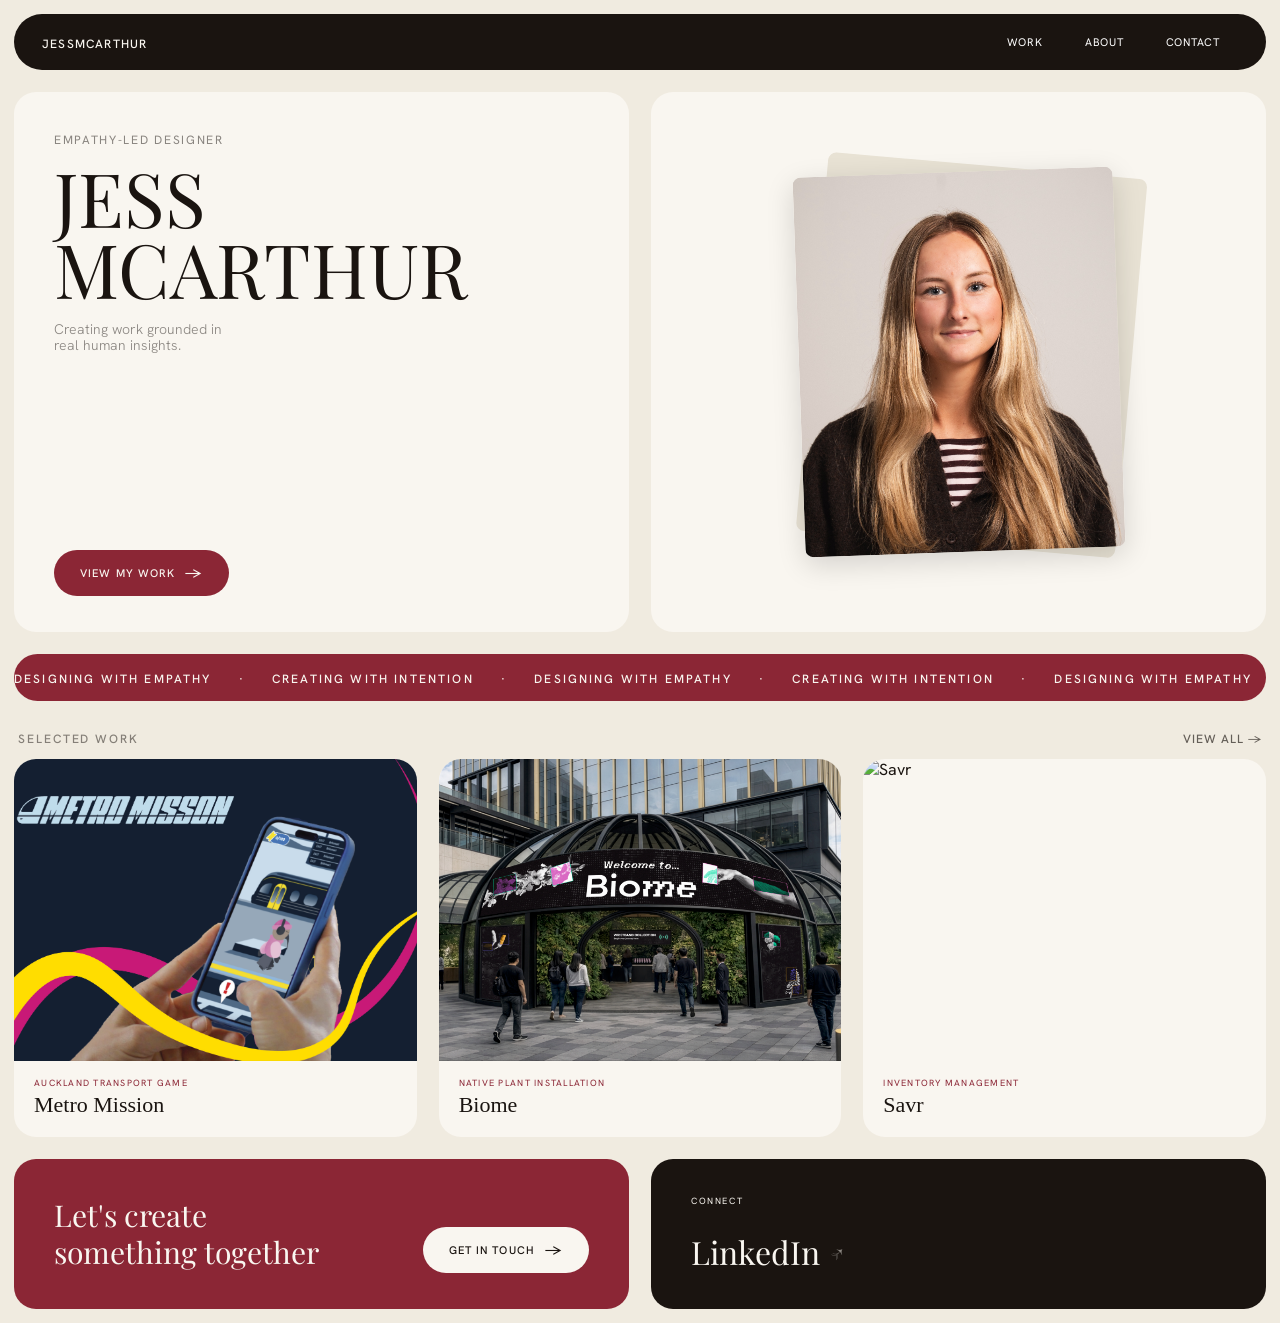
==== index.html @ 193ce13c "case study" ====
<!DOCTYPE html>
<html lang="en">

<head>
  <meta charset="UTF-8" />
  <meta name="viewport" content="width=device-width, initial-scale=1.0" />
  <title>Jess McArthur</title>
  <link rel="preconnect" href="https://fonts.googleapis.com">
  <link rel="preconnect" href="https://fonts.gstatic.com" crossorigin>
  <link href="https://fonts.googleapis.com/css2?family=Hanken+Grotesk:ital,wght@0,100..900;1,100..900&family=Playfair+Display:ital,wght@0,400..900;1,400..900&display=swap" rel="stylesheet">
  <link rel="stylesheet" href="style.css" />
</head>

<body>

  <nav>
    <div class="nav-logo"><a href="index.html">JESSMCARTHUR</a></div>
    <div class="nav-links">
      <a href="work.html">Work</a>
      <a href="about.html">About</a>
      <a href="contact.html">Contact</a>
    </div>
  </nav>

  <!-- HERO -->
  <div class="bento" style="margin-bottom: var(--gap);">

    <div class="hero-text col-1">
      <div>
        <div class="hero-tag">Empathy-led designer</div>
        <h1 class="hero-name">JESS<br>MCARTHUR</h1>
        <p class="hero-sub">Creating work grounded in real human insights.</p>
      </div>
      <a href="#" class="btn">View my work <span class="btn-arrow">→</span></a>
    </div>

    <div class="hero-photo col-1">
      <div class="photo-stack">
        <div class="photo-card back"></div>
        <div class="photo-card front">

          <img src="assets/profile.JPG" alt="Jess McArthur" />
          <img src="assets/profile2.jpeg" alt="Jess McArthur" />
        </div>
      </div>
    </div>

  </div>

  <!-- TICKER -->
  <div class="ticker col-2" style="margin-bottom: var(--gap);">
    <span class="ticker-track">
      Designing with empathy <span class="tdot">·</span>
      Creating with intention <span class="tdot">·</span>
      Designing with empathy <span class="tdot">·</span>
      Creating with intention <span class="tdot">·</span>
      Designing with empathy <span class="tdot">·</span>
      Creating with intention <span class="tdot">·</span>
    </span>
  </div>

  <!-- WORK HEADER -->
  <div class="work-header" style="margin-bottom: 8px;">
    <span class="work-title">Selected work</span>
    <a href="work.html" class="view-all">View all →</a>
  </div>

  <!-- PROJECT CARDS -->
  <div class="projects-grid" style="margin-bottom: var(--gap);">

    <a href="metro.html" class="proj-card">
      <div class="proj-img">
        <img src="assets/metro.png" alt="Metro Mission" />
      </div>
      <div class="proj-body">
        <div class="proj-cat">Auckland Transport Game</div>
        <div class="proj-name">Metro Mission</div>
      </div>
    </a>

    <a href="biome.html" class="proj-card">
      <div class="proj-img">
        <img src="assets/biome.png" alt="Biome" />
      </div>
      <div class="proj-body">
        <div class="proj-cat">Native Plant Installation</div>
        <div class="proj-name">Biome</div>
      </div>
    </a>

    <a href="savr.html" class="proj-card">
      <div class="proj-img">
        <img src="assets/savr.png" alt="Savr" />
      </div>
      <div class="proj-body">
        <div class="proj-cat">Inventory Management</div>
        <div class="proj-name">Savr</div>
      </div>
    </a>

  </div>

  <!-- BOTTOM ROW -->
  <div class="bottom-grid">

    <div class="cta-box">
      <div class="cta-text">Let's create<br>something together</div>
      <a href="#" class="btn btn-outline">Get in touch <span class="btn-arrow">→</span></a>
    </div>

    <div class="connect-box">
      <div class="connect-label">Connect</div>
      <a href="https://linkedin.com" target="_blank" class="connect-link">
        LinkedIn <span class="arrow">↗</span>
      </a>
    </div>

  </div>

</body>

</html>
---- style.css ----
/* ── RESET & BASE ── */
*, *::before, *::after {
  box-sizing: border-box;
  margin: 0;
  padding: 0;
}
 
:root {
  --bg:         #f0ebe0;
  --cream:      #e8e2d4;
  --cream-mid:  #ddd8cc;
  --white:      #f9f6f0;
  --dark:       #1a1410;
  --red:        #8b2635;
  --text:       #1a1410;
  --muted:      rgba(26, 20, 16, 0.5);
  --radius-pill: 40px;
  --radius-card: 22px;
  --gap:        22px;
}
 
html {
  font-size: 16px;
}
 
body {
  font-family: "Hanken Grotesk", sans-serif;
  background: var(--bg);
  color: var(--text);
  min-height: 100vh;
  padding: 14px;
}
 
/* ── NAV ── */
nav {
  background: var(--dark);
  border-radius: var(--radius-pill);
  padding: 14px 28px;
  display: flex;
  justify-content: space-between;
  align-items: center;
  margin-bottom: var(--gap);
}
 
.nav-logo a {
  font-size: 12px;
  font-weight: 500;
  letter-spacing: 0.1em;
  text-transform: uppercase;
  color: var(--white);
  text-decoration: none;
}
 
.nav-links {
  display: flex;
  gap: 6px;
}
 
.nav-links a {
  font-size: 11px;
  letter-spacing: 0.07em;
  text-transform: uppercase;
  color: rgb(255, 255, 255);
  text-decoration: none;
  padding: 7px 18px;
  transition: background 0.2s, color 0.2s;
}
 
.nav-links a:hover {
  color:rgb(178, 178, 178);
}
 
/* ── BENTO GRID ── */
.bento {
  display: grid;
  grid-template-columns: 1fr 1fr;
  gap: var(--gap);
}
 
.col-2 { grid-column: span 2; }
.col-1 { grid-column: span 1; }
 
/* ── HERO TEXT ── */
.hero-text {
  background: var(--white);
  border-radius: var(--radius-card);
  padding: 40px 40px 36px;
  display: flex;
  flex-direction: column;
  justify-content: space-between;
  min-height: 540px;
  animation: fadeUp 0.6s ease forwards 0.1s;
  opacity: 0;
}
 
.hero-tag {
  font-size: 12px;
  letter-spacing: 0.14em;
  text-transform: uppercase;
  color: var(--muted);
  margin-bottom: 14px;
}
 
.hero-name {
  font-family: "Playfair Display", serif;
  font-size: 75px;
  font-weight: 400;
  line-height: 0.95;
  color: var(--dark);
}
 
.hero-sub {
  font-size: 14px;
  color: var(--muted);
  font-weight: 300;
  line-height: 1.2;
  max-width: 190px;
  margin-top: 16px;
}
 
/* ── BUTTON ── */
.btn {
  display: inline-flex;
  align-items: center;
  gap: 10px;
  background: var(--red);
  color: var(--white);
  padding: 13px 26px;
  border-radius: 30px;
  font-size: 11px;
  font-weight: 500;
  letter-spacing: 0.1em;
  text-transform: uppercase;
  text-decoration: none;
  width: fit-content;
  margin-top: 32px;
  transition: opacity 0.2s, transform 0.2s;
}
 
.btn:hover {
  opacity: 0.85;
  transform: translateX(3px);
}
 
.btn-arrow {
  font-size: 15px;
}
 
.btn-outline {
  background: var(--white);
  color: var(--dark);
}
 
.btn-outline:hover {
  opacity: 0.85;
  transform: translateX(3px);
}
 
/* ── HERO PHOTO ── */
.hero-photo {
  background: var(--white);
  border-radius: var(--radius-card);
  display: flex;
  align-items: center;
  justify-content: center;
  min-height: 540px;
  overflow: hidden;
  animation: fadeUp 0.6s ease forwards 0.2s;
  opacity: 0;
}
 
.photo-stack {
  position: relative;
  width: 320px;
  height: 380px;
}
 
.photo-card {
  position: absolute;
  width: 320px;
  height: 380px;
  border-radius: 8px;
  overflow: hidden;
}
 
.photo-card.back {
  transform: rotate(5deg) translate(12px, -8px);
  background: var(--cream);
}
 
.photo-card.front {
  transform: rotate(-2deg);
  box-shadow: 0 8px 28px rgba(0, 0, 0, 0.15);
}
 
.photo-card img {
  width: 100%;
  height: 100%;
  object-fit: cover;
  display: block;
}

.photo-card.front img:not(:first-child),
.photo-card.front .photo-placeholder {
  display: none;
}
 
/* ── TICKER ── */
.ticker {
  background: var(--red);
  border-radius: 50px;
  padding: 13px 0;
  overflow: hidden;
  white-space: nowrap;
  animation: fadeUp 0.5s ease forwards 0.20s;
  opacity: 0;
}
 
.ticker-track {
  display: inline-block;
  animation: ticker-scroll 20s linear infinite;
  font-size: 12px;
  font-weight: 500;
  letter-spacing: 0.18em;
  text-transform: uppercase;
  color: var(--white);
  padding-right: 40px;
}
 
.ticker-track:hover {
  animation-play-state: paused;
}
 
.tdot {
  margin: 0 22px;
}
 
@keyframes ticker-scroll {
  from { transform: translateX(0); }
  to   { transform: translateX(-50%); }
}
 
/* ── WORK HEADER ── */
.work-header {
  display: flex;
  align-items: center;
  justify-content: space-between;
  padding: 8px 4px 4px;
  animation: fadeUp 0.5s ease forwards 0.45s;
  opacity: 0;
}
 
.work-title {
  font-size: 12px;
  font-weight: 500;
  letter-spacing: 0.16em;
  text-transform: uppercase;
  color: var(--muted);
}
 
.view-all {
  font-size: 12px;
  letter-spacing: 0.08em;
  text-transform: uppercase;
  color: var(--text);
  text-decoration: none;
  display: flex;
  align-items: center;
  gap: 6px;
  font-weight: 500;
  opacity: 0.65;
  transition: opacity 0.2s;
}
 
.view-all:hover {
  opacity: 1;
}
 
/* ── PROJECT CARDS ── */
.projects-grid {
  display: grid;
  grid-template-columns: 1fr 1fr 1fr;
  gap: var(--gap);
  animation: fadeUp 0.6s ease forwards 0.5s;
  opacity: 0;
}
 
.proj-card {
  background: var(--white);
  border-radius: var(--radius-card);
  overflow: hidden;
  text-decoration: none;
  color: var(--text);
  display: block;
  transition: transform 0.25s ease, box-shadow 0.25s ease;
}
 
.proj-card:hover {
  transform: translateY(-4px);
  box-shadow: 0 12px 36px rgba(26, 20, 16, 0.1);
}
 
.proj-img {
  width: 100%;
  aspect-ratio: 4 / 3;
  overflow: hidden;
}

.proj-img img {
  width: 100%;
  height: 100%;
  object-fit: cover;
  display: block;
  transition: transform 0.3s ease;
}
 
.proj-body {
  padding: 16px 20px 20px;
}
 
.proj-cat {
  font-size: 9px;
  letter-spacing: 0.14em;
  text-transform: uppercase;
  color: var(--red);
  margin-bottom: 4px;
}
 
.proj-name {
  font-family: 'Cormorant Garamond', 'Georgia', serif;
  font-size: 22px;
  font-weight: 500;
  color: var(--text);
  line-height: 1.1;
}
 
/* ── BOTTOM ROW ── */
.bottom-grid {
  display: grid;
  grid-template-columns: 1fr 1fr;
  gap: var(--gap);
  animation: fadeUp 0.6s ease forwards 0.6s;
  opacity: 0;
}
 
/* CTA BOX */
.cta-box {
  background: var(--red);
  border-radius: var(--radius-card);
  padding: 36px 40px;
  display: flex;
  align-items: center;
  justify-content: space-between;
  gap: 24px;
}
 
.cta-text {
  font-family: "Playfair Display", serif;
  font-size: 30px;
  font-weight: 400;
  color: var(--white);
  line-height: 1.25;
}
 
/* CONNECT BOX */
.connect-box {
  background: var(--dark);
  border-radius: var(--radius-card);
  padding: 36px 40px;
  display: flex;
  flex-direction: column;
  justify-content: space-between;
  gap: 12px;
}
 
.connect-label {
  font-size: 9px;
  letter-spacing: 0.18em;
  text-transform: uppercase;
  color: rgb(249, 246, 240);
}
 
.connect-link {
  font-family: "Playfair Display", serif;
  font-size: 32px;
  font-weight: 400;
  color: var(--white);
  text-decoration: none;
  display: flex;
  align-items: center;
  gap: 10px;
  transition: opacity 0.2s;
}
 
.connect-link:hover {
  opacity: 0.7;
}
 
.connect-link .arrow {
  font-size: 20px;
  opacity: 0.5;
}
 
/* ── ANIMATIONS ── */
@keyframes fadeUp {
  from {
    opacity: 0;
    transform: translateY(16px);
  }
  to {
    opacity: 1;
    transform: translateY(0);
  }
}
 
/* ── RESPONSIVE ── */
@media (max-width: 780px) {
  .bento {
    grid-template-columns: 1fr;
  }
 
  .col-1, .col-2 {
    grid-column: span 1;
  }
 
  .hero-name {
    font-size: 52px;
  }
 
  .hero-text {
    min-height: auto;
    padding: 32px;
  }
 
  .hero-photo {
    min-height: 280px;
  }
 
  .projects-grid {
    grid-template-columns: 1fr;
  }
 
  .bottom-grid {
    grid-template-columns: 1fr;
  }
 
  .cta-box {
    flex-direction: column;
    align-items: flex-start;
  }
}
 
@media (max-width: 480px) {
  body {
    padding: 10px;
  }
 
  nav {
    padding: 12px 18px;
  }
 
  .nav-links a {
    padding: 6px 12px;
    font-size: 10px;
  }
 
  .hero-name {
    font-size: 42px;
  }
 
  .cta-text {
    font-size: 24px;
  }
}

/* =============================================
   WORK PAGE
   ============================================= */

.work-grid {
  display: grid;
  grid-template-columns: 1fr 1fr;
  gap: var(--gap);
  margin-bottom: var(--gap);
}
 
.work-col-right {
  display: flex;
  flex-direction: column;
  gap: var(--gap);
}
 
/* ── BASE WORK CARD ── */
.work-card {
  background: var(--white);
  border-radius: var(--radius-card);
  overflow: hidden;
  text-decoration: none;
  color: var(--text);
  display: flex;
  flex-direction: column;
  transition: transform 0.25s ease, box-shadow 0.25s ease;
  opacity: 0;
  animation: fadeUp 0.6s ease forwards;
}
 
.work-card:hover {
  transform: translateY(-4px);
  box-shadow: 0 12px 36px rgba(26, 20, 16, 0.1);
}
 
/* ── LARGE CARD ── */
.work-card--large {
  height: 100%;
}
 
.work-card--large .work-card__img {
  flex: 1;
  min-height: 260px;
}
 
/* ── SMALL CARD (stacked pair in right column) ── */
.work-card--small .work-card__img {
  height: 180px;
}
 
/* ── IMAGE WRAPPER ── */
.work-card__img {
  width: 100%;
  overflow: hidden;
}
 
.work-card__img img {
  width: 100%;
  height: 100%;
  object-fit: cover;
  display: block;
  transition: transform 0.35s ease;
}
 
/* ── IMAGE-ONLY CARD ── */
.work-card--img-only {
  position: relative;
}
 
.work-card--img-only .work-card__img--full {
  height: 100%;
  min-height: 360px;
}
 
.work-card--img-only .work-card__img--full img {
  height: 100%;
}
 
.work-card--img-only .work-card__body {
  position: absolute;
  bottom: 0;
  left: 0;
  right: 0;
  background: linear-gradient(to top, rgba(26, 20, 16, 0.65) 0%, transparent 100%);
  padding: 32px 20px 20px;
  border-radius: 0 0 var(--radius-card) var(--radius-card);
}
 
.work-card--img-only .work-card__cat {
  color: rgba(249, 246, 240, 0.7);
}
 
.work-card--img-only .work-card__name {
  color: var(--white);
}
 
/* ── CARD BODY ── */
.work-card__body {
  padding: 16px 20px 20px;
}
 
.work-card__cat {
  font-size: 12px;
  letter-spacing: 0.14em;
  text-transform: uppercase;
  color: var(--red);
  margin-bottom: 4px;
}
 
.work-card__name {
  font-family: "Playfair Display", serif;
  font-size: 24px;
  font-weight: 600;
  color: var(--text);
  line-height: 1.1;
}
 
/* ── STAGGERED ENTRY ANIMATIONS ── */
.work-grid > .work-card:first-child          { animation-delay: 0.1s; }
.work-col-right .work-card:nth-child(1)      { animation-delay: 0.2s; }
.work-col-right .work-card:nth-child(2)      { animation-delay: 0.3s; }
.work-grid > .work-card:nth-child(3)         { animation-delay: 0.35s; }
.work-grid > .work-card:nth-child(4)         { animation-delay: 0.45s; }
 
/* ── WORK PAGE RESPONSIVE ── */
@media (max-width: 680px) {
  .work-grid {
    grid-template-columns: 1fr;
  }
 
  .work-card--large .work-card__img {
    min-height: 200px;
  }
 
  .work-card--img-only .work-card__img--full {
    min-height: 220px;
  }
}

/* =============================================
   ABOUT PAGE
   ============================================= */
 
/* ── SECTION LABEL (MY VALUES, FUN FACTS) ── */
.section-label {
  font-size: 12px;
  font-weight: 500;
  letter-spacing: 0.16em;
  text-transform: uppercase;
  color: var(--muted);
  padding: 4px 4px 8px;
  opacity: 0;
  animation: fadeUp 0.5s ease forwards 0.1s;
}
 
/* ── ABOUT HERO: BIO CARD ── */
.about-bio-card {
  background: var(--white);
  border-radius: var(--radius-card);
  padding: 36px 40px 40px;
  display: flex;
  flex-direction: column;
  justify-content: space-between;
  min-height: 380px;
  opacity: 0;
  animation: fadeUp 0.6s ease forwards 0.1s;
}
 
.about-tag {
  font-size: 12px;
  letter-spacing: 0.16em;
  text-transform: uppercase;
  color: var(--muted);
  margin-bottom: 14px;
}
 
.about-script {
  font-family: "Pinyon Script", cursive;
  font-size: 36px;
  color: var(--red);
  line-height: 1.1;
  margin-bottom: 4px;
}
 
.about-heading {
  font-family: "Playfair Display", serif;
  font-size: 52px;
  font-weight: 400;
  line-height: 1.0;
  color: var(--dark);
  margin-bottom: 24px;
}
 
.about-body {
  font-size: 13px;
  color: var(--muted);
  font-weight: 300;
  line-height: 1.75;
  max-width: 420px;
}
 
/* ── ABOUT HERO: PHOTO CARD ── */
.about-photo-card {
  background: var(--cream);
  border-radius: var(--radius-card);
  display: flex;
  align-items: center;
  justify-content: center;
  min-height: 380px;
  overflow: hidden;
  opacity: 0;
  animation: fadeUp 0.6s ease forwards 0.2s;
}
 
/* ── VALUES GRID ── */
.values-grid {
  display: grid;
  grid-template-columns: 1fr 1fr 1fr;
  gap: var(--gap);
  opacity: 0;
  animation: fadeUp 0.6s ease forwards 0.25s;
}
 
.value-card {
  background: var(--dark);
  border-radius: var(--radius-card);
  padding: 28px 28px 32px;
  display: flex;
  flex-direction: column;
  gap: 16px;
  min-height: 180px;
}
 
.value-name {
  font-family: "Playfair Display", serif;
  font-size: 28px;
  font-weight: 400;
  color: var(--white);
  line-height: 1.1;
}
 
.value-desc {
  font-size: 12px;
  color: rgba(249, 246, 240, 0.55);
  font-weight: 300;
  line-height: 1.4;
}
 
/* ── FUN FACTS CARD ── */
.facts-card {
  background: var(--white);
  border-radius: var(--radius-card);
  padding: 32px 40px;
  display: grid;
  grid-template-columns: 1fr auto 1fr auto 1fr;
  align-items: start;
  gap: 0;
  opacity: 0;
  animation: fadeUp 0.6s ease forwards 0.35s;
}
 
.fact-item {
  padding: 0 24px;
  display: flex;
  flex-direction: column;
  gap: 8px;
}
 
.fact-item:first-child {
  padding-left: 0;
}
 
.fact-item:last-child {
  padding-right: 0;
}
 
.fact-emoji {
  font-size: 24px;
  line-height: 1;
  margin-bottom: 4px;
}
 
.fact-title {
  font-size: 10px;
  font-weight: 500;
  letter-spacing: 0.14em;
  text-transform: uppercase;
  color: var(--text);
}
 
.fact-desc {
  font-size: 12px;
  color: var(--muted);
  font-weight: 300;
  line-height: 1.65;
}
 
.fact-divider {
  width: 1px;
  background: var(--cream-mid);
  align-self: stretch;
  margin: 0 8px;
}
 
/* ── LOCATION BOX ── */
.location-name {
  font-family: "Playfair Display", serif;
  font-size: 36px;
  font-weight: 400;
  color: var(--white);
  line-height: 1.1;
  margin-top: 4px;
}
 
.location-sub {
  font-size: 12px;
  color: rgba(249, 246, 240, 0.4);
  margin-top: 4px;
  letter-spacing: 0.04em;
}
 
/* ── ABOUT PAGE RESPONSIVE ── */
@media (max-width: 780px) {
  .values-grid {
    grid-template-columns: 1fr;
  }
 
  .facts-card {
    grid-template-columns: 1fr;
    gap: 24px;
    padding: 28px;
  }
 
  .fact-divider {
    display: none;
  }
 
  .fact-item {
    padding: 0;
  }
 
  .about-heading {
    font-size: 40px;
  }
}
 
@media (max-width: 480px) {
  .about-bio-card {
    padding: 28px;
    min-height: auto;
  }
 
  .about-heading {
    font-size: 34px;
  }
 
  .about-script {
    font-size: 28px;
  }
}

/* =============================================
   CONTACT PAGE
   ============================================= */
 
/* ── MAIN TWO-COLUMN GRID ── */
.contact-grid {
  display: grid;
  grid-template-columns: 1fr 2fr;
  gap: var(--gap);
}
 
/* ── LEFT: CTA CARD ── */
.contact-cta-card {
  background: var(--red);
  border-radius: var(--radius-card);
  padding: 32px 28px 36px;
  display: flex;
  flex-direction: column;
  gap: 16px;
  opacity: 0;
  animation: fadeUp 0.6s ease forwards 0.1s;
}
 
.contact-cta-tag {
  font-size: 12px;
  font-weight: 500;
  letter-spacing: 0.16em;
  text-transform: uppercase;
  color: rgba(249, 246, 240, 0.6);
}
 
.contact-cta-text {
  font-family: "Playfair Display", serif;
  font-size: 30px;
  font-weight: 400;
  color: var(--white);
  line-height: 1.2;
}
 
.contact-cta-sub {
  font-size: 12px;
  color: rgba(249, 246, 240, 0.6);
  font-weight: 300;
  line-height: 1.65;
}
 
/* ── RIGHT: FORM CARD ── */
.contact-form-card {
  background: var(--white);
  border-radius: var(--radius-card);
  padding: 32px 36px 36px;
  opacity: 0;
  animation: fadeUp 0.6s ease forwards 0.2s;
}
 
.contact-form-tag {
  font-size: 12px;
  font-weight: 500;
  letter-spacing: 0.16em;
  text-transform: uppercase;
  color: var(--muted);
  margin-bottom: 24px;
}
 
/* ── FORM ELEMENTS ── */
.contact-form {
  display: flex;
  flex-direction: column;
  gap: 16px;
}
 
.form-row {
  display: grid;
  grid-template-columns: 1fr 1fr;
  gap: 16px;
}
 
.form-group {
  display: flex;
  flex-direction: column;
  gap: 6px;
}
 
.form-label {
  font-size: 12px;
  font-weight: 500;
  letter-spacing: 0.12em;
  text-transform: uppercase;
  color: var(--muted);
}
 
.form-input {
  background: transparent;
  border: 1px solid rgba(26, 20, 16, 0.2);
  border-radius: 30px;
  padding: 11px 18px;
  font-family: "Hanken Grotesk", sans-serif;
  font-size: 13px;
  color: var(--text);
  outline: none;
  width: 100%;
  transition: border-color 0.2s;
}
 
.form-input:focus {
  border-color: var(--dark);
}
 
.form-textarea {
  background: transparent;
  border: 1px solid rgba(26, 20, 16, 0.2);
  border-radius: 18px;
  padding: 14px 18px;
  font-family: "Hanken Grotesk", sans-serif;
  font-size: 13px;
  color: var(--text);
  outline: none;
  width: 100%;
  resize: none;
  line-height: 1.6;
  transition: border-color 0.2s;
}
 
.form-textarea:focus {
  border-color: var(--dark);
}
 
.form-submit {
  background: var(--red);
  color: var(--white);
  border: none;
  border-radius: 30px;
  padding: 14px;
  font-family: "Hanken Grotesk", sans-serif;
  font-size: 12px;
  font-weight: 500;
  letter-spacing: 0.14em;
  text-transform: uppercase;
  cursor: pointer;
  width: 100%;
  transition: opacity 0.2s;
  align-self: flex-end;
}
 
.form-submit:hover {
  opacity: 0.85;
}
 
/* ── FOOTER INFO BAR ── */
.contact-footer {
  background: var(--dark);
  border-radius: var(--radius-card);
  padding: 32px 40px;
  display: grid;
  grid-template-columns: 1fr 1fr 1fr;
  gap: 24px;
  align-items: start;
  opacity: 0;
  animation: fadeUp 0.6s ease forwards 0.3s;
}
 
.contact-footer-label {
  font-size: 9px;
  font-weight: 500;
  letter-spacing: 0.16em;
  text-transform: uppercase;
  color: rgba(249, 246, 240, 0.4);
  margin-bottom: 10px;
}
 
.contact-footer-val {
  font-size: 13px;
  color: rgba(249, 246, 240, 0.75);
  font-weight: 300;
  line-height: 1.5;
}
 
.contact-footer-link {
  text-decoration: none;
  transition: color 0.2s;
}
 
.contact-footer-link:hover {
  color: var(--white);
}
 
/* Social pills */
.contact-footer-socials {
  display: flex;
  gap: 8px;
  flex-wrap: wrap;
}
 
.social-pill {
  display: inline-flex;
  align-items: center;
  gap: 6px;
  background: rgba(249, 246, 240, 0.08);
  color: rgba(249, 246, 240, 0.75);
  border: 1px solid rgba(249, 246, 240, 0.15);
  border-radius: 30px;
  padding: 7px 16px;
  font-size: 11px;
  font-weight: 400;
  text-decoration: none;
  transition: background 0.2s, color 0.2s;
}
 
.social-pill:hover {
  background: rgba(249, 246, 240, 0.15);
  color: var(--white);
}
 
.social-pill span {
  font-size: 13px;
  opacity: 0.6;
}
 
/* ── CONTACT PAGE RESPONSIVE ── */
@media (max-width: 780px) {
  .contact-grid {
    grid-template-columns: 1fr;
  }
 
  .contact-footer {
    grid-template-columns: 1fr;
    gap: 28px;
    padding: 28px;
  }
}
 
@media (max-width: 480px) {
  .form-row {
    grid-template-columns: 1fr;
  }
 
  .contact-form-card {
    padding: 24px;
  }
 
  .contact-cta-card {
    padding: 24px;
  }
}

/* =============================================
   CASE STUDY PAGE
   ============================================= */
 
/* ── HERO ── */
.cs-hero {
  display: grid;
  grid-template-columns: 1fr 1.6fr;
  gap: var(--gap);
  opacity: 0;
  animation: fadeUp 0.6s ease forwards 0.1s;
}
 
.cs-hero-left {
  background: var(--white);
  border-radius: var(--radius-card);
  padding: 32px 32px 36px;
  display: flex;
  flex-direction: column;
  gap: 0;
}
 
.cs-tag {
  font-size: 12px;
  font-weight: 500;
  letter-spacing: 0.16em;
  text-transform: uppercase;
  color: var(--red);
  margin-bottom: 10px;
}
 
.cs-title {
  font-family: 'Cormorant Garamond', 'Georgia', serif;
  font-size: 42px;
  font-weight: 400;
  line-height: 1.05;
  color: var(--dark);
  margin-bottom: 8px;
}
 
.cs-subtitle {
  font-size: 12px;
  color: var(--muted);
  font-weight: 300;
  line-height: 1.6;
  margin-bottom: 16px;
}
 
.cs-badge {
  display: inline-block;
  background: var(--red);
  color: var(--white);
  font-size: 10px;
  font-weight: 500;
  letter-spacing: 0.12em;
  text-transform: uppercase;
  padding: 6px 14px;
  border-radius: 30px;
  width: fit-content;
  margin-bottom: 28px;
}
 
.cs-role {
  margin-top: auto;
}
 
.cs-role-label {
  font-size: 12px;
  font-weight: 500;
  letter-spacing: 0.16em;
  text-transform: uppercase;
  color: var(--muted);
  margin-bottom: 8px;
}
 
.cs-role-list {
  list-style: none;
  display: flex;
  flex-direction: column;
  gap: 4px;
}
 
.cs-role-list li {
  font-size: 12px;
  font-weight: 400;
  color: var(--dark);
  line-height: 1.5;
}
 
.cs-hero-right {
  border-radius: var(--radius-card);
  overflow: hidden;
  background: #151a2e;
  min-height: 320px;
}
 
.cs-hero-right img {
  width: 100%;
  height: 100%;
  object-fit: cover;
  display: block;
}
 
/* ── TWO COLUMN: BRIEF + PROBLEM ── */
.cs-two-col {
  display: grid;
  grid-template-columns: 1fr 1fr;
  gap: var(--gap);
  opacity: 0;
  animation: fadeUp 0.6s ease forwards 0.2s;
}
 
/* ── BASE CARD ── */
.cs-card {
  border-radius: var(--radius-card);
  padding: 32px 32px 36px;
}
 
.cs-card--light {
  background: var(--white);
}
 
.cs-card--red {
  background: var(--red);
}
 
.cs-section-label {
  font-size: 12px;
  font-weight: 500;
  letter-spacing: 0.16em;
  text-transform: uppercase;
  color: var(--red);
  margin-bottom: 12px;
}
 
.cs-section-label--light {
  color: rgba(249, 246, 240, 0.5);
}
 
.cs-card-heading {
  font-family: 'Cormorant Garamond', 'Georgia', serif;
  font-size: 30px;
  font-weight: 400;
  line-height: 1.1;
  color: var(--dark);
  margin-bottom: 14px;
}
 
.cs-card-heading--light {
  color: var(--white);
}
 
.cs-card-body {
  font-size: 13px;
  color: var(--muted);
  font-weight: 300;
  line-height: 1.75;
}
 
.cs-card-body--light {
  color: rgba(249, 246, 240, 0.65);
}
 
/* Red card text overrides */
.cs-card--red .cs-section-label {
  color: rgba(249, 246, 240, 0.6);
}
 
.cs-card--red .cs-card-heading {
  color: var(--white);
}
 
.cs-card--red .cs-card-body {
  color: rgba(249, 246, 240, 0.75);
}
 
/* ── PROCESS ── */
.cs-process {
  background: var(--dark);
  border-radius: var(--radius-card);
  padding: 36px 36px 32px;
  display: grid;
  grid-template-columns: 1fr 1fr;
  gap: 32px;
  opacity: 0;
  animation: fadeUp 0.6s ease forwards 0.25s;
}
 
.cs-process-left {
  display: flex;
  flex-direction: column;
}
 
.cs-process-caption {
  font-size: 10px;
  color: rgba(249, 246, 240, 0.3);
  font-style: italic;
  margin-top: 20px;
  letter-spacing: 0.03em;
}
 
.cs-process-right {
  display: flex;
  flex-direction: column;
  gap: 12px;
}
 
.cs-process-img {
  width: 100%;
  border-radius: 14px;
  object-fit: cover;
  max-height: 200px;
  display: block;
}
 
.cs-process-screens {
  display: grid;
  grid-template-columns: 1fr 1fr 1fr;
  gap: 8px;
}
 
.cs-process-screens img {
  width: 100%;
  border-radius: 10px;
  object-fit: cover;
  aspect-ratio: 4/3;
  background: #2a2a2a;
  display: block;
}
 
/* ── OUTCOME ── */
.cs-outcome {
  display: grid;
  grid-template-columns: 1fr 1fr;
  gap: var(--gap);
  opacity: 0;
  animation: fadeUp 0.6s ease forwards 0.3s;
}
 
.cs-outcome-text {
  background: var(--white);
  border-radius: var(--radius-card);
  padding: 32px 32px 36px;
  display: flex;
  flex-direction: column;
}
 
.cs-outcome-images {
  display: grid;
  grid-template-columns: 1fr 1fr;
  gap: 10px;
  margin-top: 24px;
}
 
.cs-outcome-images img {
  width: 100%;
  border-radius: 14px;
  object-fit: cover;
  aspect-ratio: 4/3;
  display: block;
  background: var(--cream);
}
 
.cs-outcome-hero {
  border-radius: var(--radius-card);
  overflow: hidden;
}

.cs-outcome-hero video {
  width: 100%;
  height: 100%;
  object-fit: cover;
  display: block;
  min-height: 100px;
  border-radius: var(--radius-card);
}
 
/* ── BOTTOM NAVIGATION ── */
.cs-nav-bottom {
  background: var(--dark);
  border-radius: var(--radius-card);
  padding: 24px 36px;
  display: flex;
  justify-content: space-between;
  align-items: center;
  opacity: 0;
  animation: fadeUp 0.6s ease forwards 0.35s;
}
 
.cs-nav-link {
  display: flex;
  align-items: center;
  gap: 12px;
  font-size: 13px;
  font-weight: 400;
  color: rgba(249, 246, 240, 0.75);
  text-decoration: none;
  transition: color 0.2s;
}
 
.cs-nav-link:hover {
  color: var(--white);
}
 
.cs-nav-arrow {
  font-size: 18px;
  color: rgba(249, 246, 240, 0.4);
}
 
/* ── CASE STUDY RESPONSIVE ── */
@media (max-width: 780px) {
  .cs-hero {
    grid-template-columns: 1fr;
  }
 
  .cs-hero-right {
    min-height: 220px;
  }
 
  .cs-two-col {
    grid-template-columns: 1fr;
  }
 
  .cs-process {
    grid-template-columns: 1fr;
    gap: 24px;
    padding: 28px;
  }
 
  .cs-outcome {
    grid-template-columns: 1fr;
  }
 
  .cs-outcome-hero img {
    min-height: 220px;
  }
}
 
@media (max-width: 480px) {
  .cs-title {
    font-size: 34px;
  }
 
  .cs-process-screens {
    grid-template-columns: 1fr 1fr;
  }
 
  .cs-outcome-images {
    grid-template-columns: 1fr;
  }
 
  .cs-nav-bottom {
    padding: 20px 24px;
  }
}
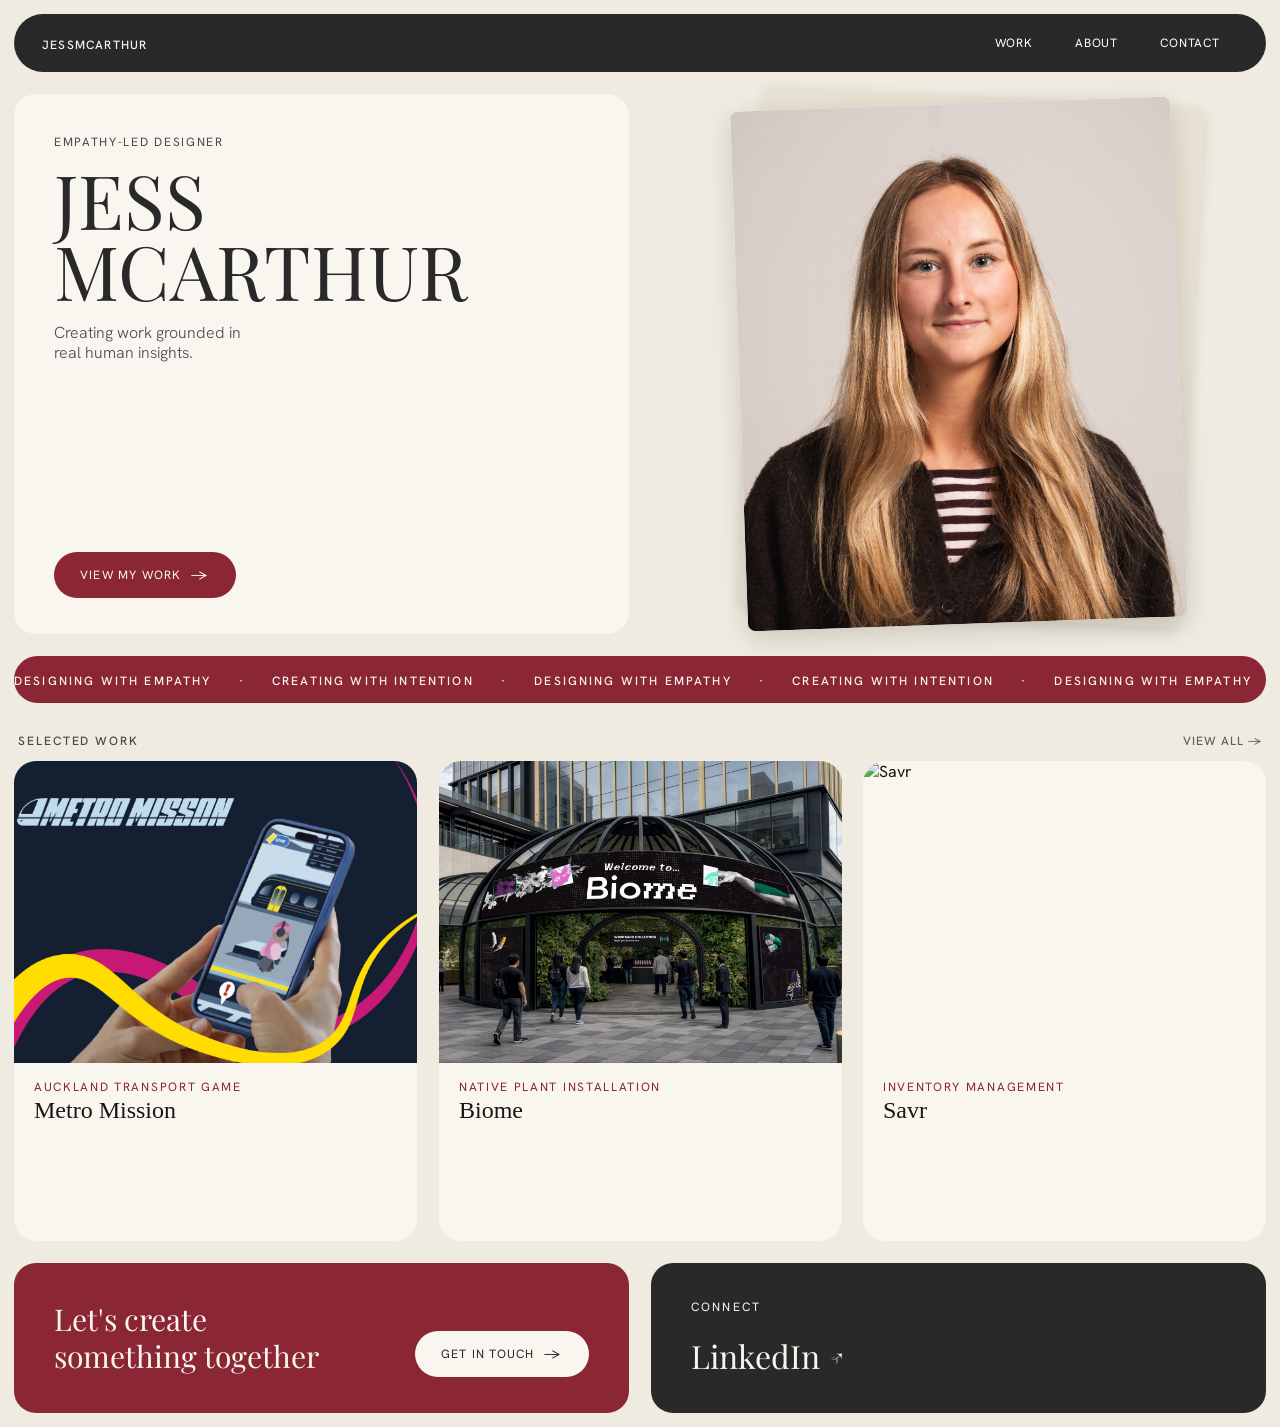
==== commit eea901dd: "Feedback updates Updates after WIP feedback from Simon" ====
--- a/index.html
+++ b/index.html
@@ -5,9 +5,12 @@
   <meta charset="UTF-8" />
   <meta name="viewport" content="width=device-width, initial-scale=1.0" />
   <title>Jess McArthur</title>
+  <link rel="icon" type="image/png" href="assets/favicon.png">
   <link rel="preconnect" href="https://fonts.googleapis.com">
   <link rel="preconnect" href="https://fonts.gstatic.com" crossorigin>
-  <link href="https://fonts.googleapis.com/css2?family=Hanken+Grotesk:ital,wght@0,100..900;1,100..900&family=Playfair+Display:ital,wght@0,400..900;1,400..900&display=swap" rel="stylesheet">
+  <link
+    href="https://fonts.googleapis.com/css2?family=Hanken+Grotesk:ital,wght@0,100..900;1,100..900&family=Playfair+Display:ital,wght@0,400..900;1,400..900&display=swap"
+    rel="stylesheet">
   <link rel="stylesheet" href="style.css" />
 </head>
 
@@ -31,7 +34,7 @@
         <h1 class="hero-name">JESS<br>MCARTHUR</h1>
         <p class="hero-sub">Creating work grounded in real human insights.</p>
       </div>
-      <a href="#" class="btn">View my work <span class="btn-arrow">→</span></a>
+      <a href="work.html" class="btn">View my work <span class="btn-arrow">→</span></a>
     </div>
 
     <div class="hero-photo col-1">
@@ -105,12 +108,12 @@
 
     <div class="cta-box">
       <div class="cta-text">Let's create<br>something together</div>
-      <a href="#" class="btn btn-outline">Get in touch <span class="btn-arrow">→</span></a>
+      <a href="contact.html" class="btn btn-outline">Get in touch <span class="btn-arrow">→</span></a>
     </div>
 
     <div class="connect-box">
       <div class="connect-label">Connect</div>
-      <a href="https://linkedin.com" target="_blank" class="connect-link">
+      <a href="https://www.linkedin.com/in/jess-mcarthur-79a7a12aa" target="_blank" class="connect-link">
         LinkedIn <span class="arrow">↗</span>
       </a>
     </div>
--- a/style.css
+++ b/style.css
@@ -1,36 +1,48 @@
 /* ── RESET & BASE ── */
-*, *::before, *::after {
+*,
+*::before,
+*::after {
   box-sizing: border-box;
   margin: 0;
   padding: 0;
-}
- 
+  -webkit-font-smoothing: antialiased;
+}
+
+.proj-card,
+.work-card,
+.btn {
+  will-change: transform;
+}
+
 :root {
-  --bg:         #f0ebe0;
-  --cream:      #e8e2d4;
-  --cream-mid:  #ddd8cc;
-  --white:      #f9f6f0;
-  --dark:       #1a1410;
-  --red:        #8b2635;
-  --text:       #1a1410;
-  --muted:      rgba(26, 20, 16, 0.5);
+  --bg: #f0ebe0;
+  --cream: #e8e2d4;
+  --cream-mid: #ddd8cc;
+  --white: #f9f6f0;
+  --off-white: rgb(200, 200, 200);
+  --dark: #292929;
+  --red: #8b2635;
+  --text: #1a1410;
+  --muted: rgba(51, 51, 51, 0.885);
   --radius-pill: 40px;
   --radius-card: 22px;
-  --gap:        22px;
-}
- 
+  --gap: 22px;
+}
+
 html {
   font-size: 16px;
 }
- 
+
 body {
   font-family: "Hanken Grotesk", sans-serif;
   background: var(--bg);
   color: var(--text);
   min-height: 100vh;
   padding: 14px;
-}
- 
+  justify-content: center;
+  align-items: center;
+}
+
 /* ── NAV ── */
 nav {
   background: var(--dark);
@@ -41,7 +53,7 @@
   align-items: center;
   margin-bottom: var(--gap);
 }
- 
+
 .nav-logo a {
   font-size: 12px;
   font-weight: 500;
@@ -50,14 +62,14 @@
   color: var(--white);
   text-decoration: none;
 }
- 
+
 .nav-links {
   display: flex;
   gap: 6px;
 }
- 
+
 .nav-links a {
-  font-size: 11px;
+  font-size: 12px;
   letter-spacing: 0.07em;
   text-transform: uppercase;
   color: rgb(255, 255, 255);
@@ -65,21 +77,26 @@
   padding: 7px 18px;
   transition: background 0.2s, color 0.2s;
 }
- 
+
 .nav-links a:hover {
-  color:rgb(178, 178, 178);
-}
- 
+  color: rgb(178, 178, 178);
+}
+
 /* ── BENTO GRID ── */
 .bento {
   display: grid;
   grid-template-columns: 1fr 1fr;
   gap: var(--gap);
 }
- 
-.col-2 { grid-column: span 2; }
-.col-1 { grid-column: span 1; }
- 
+
+.col-2 {
+  grid-column: span 2;
+}
+
+.col-1 {
+  grid-column: span 1;
+}
+
 /* ── HERO TEXT ── */
 .hero-text {
   background: var(--white);
@@ -92,7 +109,7 @@
   animation: fadeUp 0.6s ease forwards 0.1s;
   opacity: 0;
 }
- 
+
 .hero-tag {
   font-size: 12px;
   letter-spacing: 0.14em;
@@ -100,7 +117,7 @@
   color: var(--muted);
   margin-bottom: 14px;
 }
- 
+
 .hero-name {
   font-family: "Playfair Display", serif;
   font-size: 75px;
@@ -108,16 +125,16 @@
   line-height: 0.95;
   color: var(--dark);
 }
- 
+
 .hero-sub {
-  font-size: 14px;
+  font-size: 16px;
   color: var(--muted);
   font-weight: 300;
-  line-height: 1.2;
+  line-height: 1.3;
   max-width: 190px;
   margin-top: 16px;
 }
- 
+
 /* ── BUTTON ── */
 .btn {
   display: inline-flex;
@@ -127,8 +144,8 @@
   color: var(--white);
   padding: 13px 26px;
   border-radius: 30px;
-  font-size: 11px;
-  font-weight: 500;
+  font-size: 12px;
+  font-weight: 400;
   letter-spacing: 0.1em;
   text-transform: uppercase;
   text-decoration: none;
@@ -136,64 +153,73 @@
   margin-top: 32px;
   transition: opacity 0.2s, transform 0.2s;
 }
- 
+
 .btn:hover {
   opacity: 0.85;
   transform: translateX(3px);
 }
- 
+
 .btn-arrow {
   font-size: 15px;
 }
- 
+
 .btn-outline {
+  font-size: 12px;
   background: var(--white);
   color: var(--dark);
 }
- 
+
 .btn-outline:hover {
   opacity: 0.85;
   transform: translateX(3px);
 }
- 
+
 /* ── HERO PHOTO ── */
 .hero-photo {
-  background: var(--white);
-  border-radius: var(--radius-card);
+  background: transparent;
+  border-radius: 0;
   display: flex;
   align-items: center;
   justify-content: center;
   min-height: 540px;
-  overflow: hidden;
+  overflow: visible;
   animation: fadeUp 0.6s ease forwards 0.2s;
   opacity: 0;
 }
- 
+
 .photo-stack {
   position: relative;
-  width: 320px;
-  height: 380px;
-}
- 
+  width: 440px;
+  height: 520px;
+  transform: rotate(-2deg);
+}
+
 .photo-card {
   position: absolute;
-  width: 320px;
-  height: 380px;
+  top: 0;
+  left: 0;
+  width: 100%;
+  height: 100%;
   border-radius: 8px;
   overflow: hidden;
 }
- 
+
 .photo-card.back {
   transform: rotate(5deg) translate(12px, -8px);
-  background: var(--cream);
-}
- 
+  background: var(--cream, #f5f5dc);
+  box-shadow: 0 4px 15px rgba(0, 0, 0, 0.1);
+  z-index: 1;
+}
+
 .photo-card.front {
-  transform: rotate(-2deg);
   box-shadow: 0 8px 28px rgba(0, 0, 0, 0.15);
-}
- 
-.photo-card img {
+  z-index: 2;
+}
+
+.photo-card.front img {
+  position: absolute;
+  top: 0;
+  left: 0;
   width: 100%;
   height: 100%;
   object-fit: cover;
@@ -204,7 +230,7 @@
 .photo-card.front .photo-placeholder {
   display: none;
 }
- 
+
 /* ── TICKER ── */
 .ticker {
   background: var(--red);
@@ -215,7 +241,7 @@
   animation: fadeUp 0.5s ease forwards 0.20s;
   opacity: 0;
 }
- 
+
 .ticker-track {
   display: inline-block;
   animation: ticker-scroll 20s linear infinite;
@@ -226,20 +252,25 @@
   color: var(--white);
   padding-right: 40px;
 }
- 
+
 .ticker-track:hover {
   animation-play-state: paused;
 }
- 
+
 .tdot {
   margin: 0 22px;
 }
- 
+
 @keyframes ticker-scroll {
-  from { transform: translateX(0); }
-  to   { transform: translateX(-50%); }
-}
- 
+  from {
+    transform: translateX(0);
+  }
+
+  to {
+    transform: translateX(-50%);
+  }
+}
+
 /* ── WORK HEADER ── */
 .work-header {
   display: flex;
@@ -249,7 +280,7 @@
   animation: fadeUp 0.5s ease forwards 0.45s;
   opacity: 0;
 }
- 
+
 .work-title {
   font-size: 12px;
   font-weight: 500;
@@ -257,7 +288,7 @@
   text-transform: uppercase;
   color: var(--muted);
 }
- 
+
 .view-all {
   font-size: 12px;
   letter-spacing: 0.08em;
@@ -271,11 +302,11 @@
   opacity: 0.65;
   transition: opacity 0.2s;
 }
- 
+
 .view-all:hover {
   opacity: 1;
 }
- 
+
 /* ── PROJECT CARDS ── */
 .projects-grid {
   display: grid;
@@ -284,7 +315,7 @@
   animation: fadeUp 0.6s ease forwards 0.5s;
   opacity: 0;
 }
- 
+
 .proj-card {
   background: var(--white);
   border-radius: var(--radius-card);
@@ -293,13 +324,14 @@
   color: var(--text);
   display: block;
   transition: transform 0.25s ease, box-shadow 0.25s ease;
-}
- 
+  min-height: 480px;
+}
+
 .proj-card:hover {
   transform: translateY(-4px);
   box-shadow: 0 12px 36px rgba(26, 20, 16, 0.1);
 }
- 
+
 .proj-img {
   width: 100%;
   aspect-ratio: 4 / 3;
@@ -313,27 +345,27 @@
   display: block;
   transition: transform 0.3s ease;
 }
- 
+
 .proj-body {
   padding: 16px 20px 20px;
 }
- 
+
 .proj-cat {
-  font-size: 9px;
+  font-size: 12px;
   letter-spacing: 0.14em;
   text-transform: uppercase;
   color: var(--red);
-  margin-bottom: 4px;
-}
- 
+  margin-bottom: 2px;
+}
+
 .proj-name {
   font-family: 'Cormorant Garamond', 'Georgia', serif;
-  font-size: 22px;
+  font-size: 24px;
   font-weight: 500;
   color: var(--text);
   line-height: 1.1;
 }
- 
+
 /* ── BOTTOM ROW ── */
 .bottom-grid {
   display: grid;
@@ -342,7 +374,7 @@
   animation: fadeUp 0.6s ease forwards 0.6s;
   opacity: 0;
 }
- 
+
 /* CTA BOX */
 .cta-box {
   background: var(--red);
@@ -353,7 +385,7 @@
   justify-content: space-between;
   gap: 24px;
 }
- 
+
 .cta-text {
   font-family: "Playfair Display", serif;
   font-size: 30px;
@@ -361,7 +393,7 @@
   color: var(--white);
   line-height: 1.25;
 }
- 
+
 /* CONNECT BOX */
 .connect-box {
   background: var(--dark);
@@ -372,14 +404,14 @@
   justify-content: space-between;
   gap: 12px;
 }
- 
+
 .connect-label {
-  font-size: 9px;
+  font-size: 12px;
   letter-spacing: 0.18em;
   text-transform: uppercase;
   color: rgb(249, 246, 240);
 }
- 
+
 .connect-link {
   font-family: "Playfair Display", serif;
   font-size: 32px;
@@ -391,83 +423,84 @@
   gap: 10px;
   transition: opacity 0.2s;
 }
- 
+
 .connect-link:hover {
   opacity: 0.7;
 }
- 
+
 .connect-link .arrow {
   font-size: 20px;
-  opacity: 0.5;
-}
- 
+}
+
 /* ── ANIMATIONS ── */
 @keyframes fadeUp {
   from {
     opacity: 0;
     transform: translateY(16px);
   }
+
   to {
     opacity: 1;
     transform: translateY(0);
   }
 }
- 
+
 /* ── RESPONSIVE ── */
 @media (max-width: 780px) {
   .bento {
     grid-template-columns: 1fr;
   }
- 
-  .col-1, .col-2 {
+
+  .col-1,
+  .col-2 {
     grid-column: span 1;
   }
- 
+
   .hero-name {
     font-size: 52px;
   }
- 
+
   .hero-text {
     min-height: auto;
     padding: 32px;
   }
- 
+
   .hero-photo {
     min-height: 280px;
   }
- 
+
   .projects-grid {
     grid-template-columns: 1fr;
   }
- 
+
   .bottom-grid {
     grid-template-columns: 1fr;
   }
- 
+
   .cta-box {
     flex-direction: column;
     align-items: flex-start;
   }
 }
- 
+
 @media (max-width: 480px) {
   body {
     padding: 10px;
   }
- 
+
   nav {
     padding: 12px 18px;
   }
- 
+
   .nav-links a {
     padding: 6px 12px;
     font-size: 10px;
   }
- 
+
   .hero-name {
     font-size: 42px;
   }
- 
+
   .cta-text {
     font-size: 24px;
   }
@@ -483,13 +516,13 @@
   gap: var(--gap);
   margin-bottom: var(--gap);
 }
- 
+
 .work-col-right {
   display: flex;
   flex-direction: column;
   gap: var(--gap);
 }
- 
+
 /* ── BASE WORK CARD ── */
 .work-card {
   background: var(--white);
@@ -503,33 +536,33 @@
   opacity: 0;
   animation: fadeUp 0.6s ease forwards;
 }
- 
+
 .work-card:hover {
   transform: translateY(-4px);
   box-shadow: 0 12px 36px rgba(26, 20, 16, 0.1);
 }
- 
+
 /* ── LARGE CARD ── */
 .work-card--large {
   height: 100%;
 }
- 
+
 .work-card--large .work-card__img {
   flex: 1;
   min-height: 260px;
 }
- 
+
 /* ── SMALL CARD (stacked pair in right column) ── */
 .work-card--small .work-card__img {
   height: 180px;
 }
- 
+
 /* ── IMAGE WRAPPER ── */
 .work-card__img {
   width: 100%;
   overflow: hidden;
 }
- 
+
 .work-card__img img {
   width: 100%;
   height: 100%;
@@ -537,21 +570,21 @@
   display: block;
   transition: transform 0.35s ease;
 }
- 
+
 /* ── IMAGE-ONLY CARD ── */
 .work-card--img-only {
   position: relative;
 }
- 
+
 .work-card--img-only .work-card__img--full {
   height: 100%;
   min-height: 360px;
 }
- 
+
 .work-card--img-only .work-card__img--full img {
   height: 100%;
 }
- 
+
 .work-card--img-only .work-card__body {
   position: absolute;
   bottom: 0;
@@ -561,20 +594,20 @@
   padding: 32px 20px 20px;
   border-radius: 0 0 var(--radius-card) var(--radius-card);
 }
- 
+
 .work-card--img-only .work-card__cat {
   color: rgba(249, 246, 240, 0.7);
 }
- 
+
 .work-card--img-only .work-card__name {
   color: var(--white);
 }
- 
+
 /* ── CARD BODY ── */
 .work-card__body {
   padding: 16px 20px 20px;
 }
- 
+
 .work-card__cat {
   font-size: 12px;
   letter-spacing: 0.14em;
@@ -582,7 +615,7 @@
   color: var(--red);
   margin-bottom: 4px;
 }
- 
+
 .work-card__name {
   font-family: "Playfair Display", serif;
   font-size: 24px;
@@ -590,24 +623,38 @@
   color: var(--text);
   line-height: 1.1;
 }
- 
+
 /* ── STAGGERED ENTRY ANIMATIONS ── */
-.work-grid > .work-card:first-child          { animation-delay: 0.1s; }
-.work-col-right .work-card:nth-child(1)      { animation-delay: 0.2s; }
-.work-col-right .work-card:nth-child(2)      { animation-delay: 0.3s; }
-.work-grid > .work-card:nth-child(3)         { animation-delay: 0.35s; }
-.work-grid > .work-card:nth-child(4)         { animation-delay: 0.45s; }
- 
+.work-grid>.work-card:first-child {
+  animation-delay: 0.1s;
+}
+
+.work-col-right .work-card:nth-child(1) {
+  animation-delay: 0.2s;
+}
+
+.work-col-right .work-card:nth-child(2) {
+  animation-delay: 0.3s;
+}
+
+.work-grid>.work-card:nth-child(3) {
+  animation-delay: 0.35s;
+}
+
+.work-grid>.work-card:nth-child(4) {
+  animation-delay: 0.45s;
+}
+
 /* ── WORK PAGE RESPONSIVE ── */
 @media (max-width: 680px) {
   .work-grid {
     grid-template-columns: 1fr;
   }
- 
+
   .work-card--large .work-card__img {
     min-height: 200px;
   }
- 
+
   .work-card--img-only .work-card__img--full {
     min-height: 220px;
   }
@@ -616,7 +663,7 @@
 /* =============================================
    ABOUT PAGE
    ============================================= */
- 
+
 /* ── SECTION LABEL (MY VALUES, FUN FACTS) ── */
 .section-label {
   font-size: 12px;
@@ -628,7 +675,7 @@
   opacity: 0;
   animation: fadeUp 0.5s ease forwards 0.1s;
 }
- 
+
 /* ── ABOUT HERO: BIO CARD ── */
 .about-bio-card {
   background: var(--white);
@@ -636,58 +683,57 @@
   padding: 36px 40px 40px;
   display: flex;
   flex-direction: column;
-  justify-content: space-between;
-  min-height: 380px;
+  justify-content: flex-start;
+  min-height: 580px;
   opacity: 0;
   animation: fadeUp 0.6s ease forwards 0.1s;
 }
- 
+
 .about-tag {
   font-size: 12px;
   letter-spacing: 0.16em;
   text-transform: uppercase;
   color: var(--muted);
-  margin-bottom: 14px;
-}
- 
+  margin-bottom: 24px;
+}
+
 .about-script {
-  font-family: "Pinyon Script", cursive;
-  font-size: 36px;
+  font-family: "Playfair Display", serif;
+  font-size: 18px;
   color: var(--red);
-  line-height: 1.1;
+  line-height: 1;
   margin-bottom: 4px;
 }
- 
+
 .about-heading {
   font-family: "Playfair Display", serif;
   font-size: 52px;
   font-weight: 400;
   line-height: 1.0;
   color: var(--dark);
-  margin-bottom: 24px;
-}
- 
+  margin-bottom: 210px;
+}
+
 .about-body {
-  font-size: 13px;
+  font-size: 16px;
   color: var(--muted);
   font-weight: 300;
-  line-height: 1.75;
+  line-height: 1.5;
   max-width: 420px;
 }
- 
+
 /* ── ABOUT HERO: PHOTO CARD ── */
 .about-photo-card {
-  background: var(--cream);
   border-radius: var(--radius-card);
   display: flex;
   align-items: center;
   justify-content: center;
-  min-height: 380px;
+  min-height: 400px;
   overflow: hidden;
   opacity: 0;
   animation: fadeUp 0.6s ease forwards 0.2s;
 }
- 
+
 /* ── VALUES GRID ── */
 .values-grid {
   display: grid;
@@ -696,7 +742,7 @@
   opacity: 0;
   animation: fadeUp 0.6s ease forwards 0.25s;
 }
- 
+
 .value-card {
   background: var(--dark);
   border-radius: var(--radius-card);
@@ -704,9 +750,9 @@
   display: flex;
   flex-direction: column;
   gap: 16px;
-  min-height: 180px;
-}
- 
+  min-height: 220px;
+}
+
 .value-name {
   font-family: "Playfair Display", serif;
   font-size: 28px;
@@ -714,14 +760,14 @@
   color: var(--white);
   line-height: 1.1;
 }
- 
+
 .value-desc {
-  font-size: 12px;
+  font-size: 14px;
   color: rgba(249, 246, 240, 0.55);
   font-weight: 300;
   line-height: 1.4;
 }
- 
+
 /* ── FUN FACTS CARD ── */
 .facts-card {
   background: var(--white);
@@ -733,51 +779,52 @@
   gap: 0;
   opacity: 0;
   animation: fadeUp 0.6s ease forwards 0.35s;
-}
- 
+  min-height: 200px;
+}
+
 .fact-item {
   padding: 0 24px;
   display: flex;
   flex-direction: column;
   gap: 8px;
 }
- 
+
 .fact-item:first-child {
   padding-left: 0;
 }
- 
+
 .fact-item:last-child {
   padding-right: 0;
 }
- 
+
 .fact-emoji {
   font-size: 24px;
   line-height: 1;
   margin-bottom: 4px;
 }
- 
+
 .fact-title {
-  font-size: 10px;
+  font-size: 12px;
   font-weight: 500;
   letter-spacing: 0.14em;
   text-transform: uppercase;
   color: var(--text);
 }
- 
+
 .fact-desc {
-  font-size: 12px;
+  font-size: 14px;
   color: var(--muted);
   font-weight: 300;
-  line-height: 1.65;
-}
- 
+  line-height: 1.5;
+}
+
 .fact-divider {
   width: 1px;
   background: var(--cream-mid);
   align-self: stretch;
   margin: 0 8px;
 }
- 
+
 /* ── LOCATION BOX ── */
 .location-name {
   font-family: "Playfair Display", serif;
@@ -787,49 +834,49 @@
   line-height: 1.1;
   margin-top: 4px;
 }
- 
+
 .location-sub {
   font-size: 12px;
   color: rgba(249, 246, 240, 0.4);
   margin-top: 4px;
   letter-spacing: 0.04em;
 }
- 
+
 /* ── ABOUT PAGE RESPONSIVE ── */
 @media (max-width: 780px) {
   .values-grid {
     grid-template-columns: 1fr;
   }
- 
+
   .facts-card {
     grid-template-columns: 1fr;
     gap: 24px;
     padding: 28px;
   }
- 
+
   .fact-divider {
     display: none;
   }
- 
+
   .fact-item {
     padding: 0;
   }
- 
+
   .about-heading {
     font-size: 40px;
   }
 }
- 
+
 @media (max-width: 480px) {
   .about-bio-card {
     padding: 28px;
     min-height: auto;
   }
- 
+
   .about-heading {
     font-size: 34px;
   }
- 
+
   .about-script {
     font-size: 28px;
   }
@@ -838,14 +885,14 @@
 /* =============================================
    CONTACT PAGE
    ============================================= */
- 
+
 /* ── MAIN TWO-COLUMN GRID ── */
 .contact-grid {
   display: grid;
   grid-template-columns: 1fr 2fr;
   gap: var(--gap);
 }
- 
+
 /* ── LEFT: CTA CARD ── */
 .contact-cta-card {
   background: var(--red);
@@ -856,8 +903,9 @@
   gap: 16px;
   opacity: 0;
   animation: fadeUp 0.6s ease forwards 0.1s;
-}
- 
+  min-height: 460px;
+}
+
 .contact-cta-tag {
   font-size: 12px;
   font-weight: 500;
@@ -865,7 +913,7 @@
   text-transform: uppercase;
   color: rgba(249, 246, 240, 0.6);
 }
- 
+
 .contact-cta-text {
   font-family: "Playfair Display", serif;
   font-size: 30px;
@@ -873,14 +921,14 @@
   color: var(--white);
   line-height: 1.2;
 }
- 
+
 .contact-cta-sub {
-  font-size: 12px;
+  font-size: 14px;
   color: rgba(249, 246, 240, 0.6);
   font-weight: 300;
-  line-height: 1.65;
-}
- 
+  line-height: 1.3;
+}
+
 /* ── RIGHT: FORM CARD ── */
 .contact-form-card {
   background: var(--white);
@@ -889,7 +937,7 @@
   opacity: 0;
   animation: fadeUp 0.6s ease forwards 0.2s;
 }
- 
+
 .contact-form-tag {
   font-size: 12px;
   font-weight: 500;
@@ -898,26 +946,26 @@
   color: var(--muted);
   margin-bottom: 24px;
 }
- 
+
 /* ── FORM ELEMENTS ── */
 .contact-form {
   display: flex;
   flex-direction: column;
   gap: 16px;
 }
- 
+
 .form-row {
   display: grid;
   grid-template-columns: 1fr 1fr;
   gap: 16px;
 }
- 
+
 .form-group {
   display: flex;
   flex-direction: column;
   gap: 6px;
 }
- 
+
 .form-label {
   font-size: 12px;
   font-weight: 500;
@@ -925,7 +973,7 @@
   text-transform: uppercase;
   color: var(--muted);
 }
- 
+
 .form-input {
   background: transparent;
   border: 1px solid rgba(26, 20, 16, 0.2);
@@ -938,11 +986,11 @@
   width: 100%;
   transition: border-color 0.2s;
 }
- 
+
 .form-input:focus {
   border-color: var(--dark);
 }
- 
+
 .form-textarea {
   background: transparent;
   border: 1px solid rgba(26, 20, 16, 0.2);
@@ -957,11 +1005,11 @@
   line-height: 1.6;
   transition: border-color 0.2s;
 }
- 
+
 .form-textarea:focus {
   border-color: var(--dark);
 }
- 
+
 .form-submit {
   background: var(--red);
   color: var(--white);
@@ -978,11 +1026,11 @@
   transition: opacity 0.2s;
   align-self: flex-end;
 }
- 
+
 .form-submit:hover {
   opacity: 0.85;
 }
- 
+
 /* ── FOOTER INFO BAR ── */
 .contact-footer {
   background: var(--dark);
@@ -995,86 +1043,87 @@
   opacity: 0;
   animation: fadeUp 0.6s ease forwards 0.3s;
 }
- 
+
 .contact-footer-label {
-  font-size: 9px;
+  font-size: 10px;
   font-weight: 500;
   letter-spacing: 0.16em;
   text-transform: uppercase;
-  color: rgba(249, 246, 240, 0.4);
+  color: var(--off-white);
   margin-bottom: 10px;
 }
- 
+
 .contact-footer-val {
-  font-size: 13px;
-  color: rgba(249, 246, 240, 0.75);
+  font-size: 14px;
+  color: var(--white);
   font-weight: 300;
   line-height: 1.5;
 }
- 
+
 .contact-footer-link {
   text-decoration: none;
   transition: color 0.2s;
 }
- 
+
 .contact-footer-link:hover {
-  color: var(--white);
-}
- 
+  color: var(--cream);
+}
+
 /* Social pills */
 .contact-footer-socials {
   display: flex;
   gap: 8px;
   flex-wrap: wrap;
 }
- 
+
 .social-pill {
   display: inline-flex;
   align-items: center;
   gap: 6px;
   background: rgba(249, 246, 240, 0.08);
-  color: rgba(249, 246, 240, 0.75);
+  color: var(--white);
   border: 1px solid rgba(249, 246, 240, 0.15);
   border-radius: 30px;
-  padding: 7px 16px;
-  font-size: 11px;
-  font-weight: 400;
+  padding: 7px 12px;
+  font-family: "Hanken Grotesk", sans-serif;
+  font-size: 14px;
+  font-weight: 300;
   text-decoration: none;
   transition: background 0.2s, color 0.2s;
 }
- 
+
 .social-pill:hover {
   background: rgba(249, 246, 240, 0.15);
   color: var(--white);
 }
- 
+
 .social-pill span {
-  font-size: 13px;
-  opacity: 0.6;
-}
- 
+  font-size: 12px;
+  opacity: 1;
+}
+
 /* ── CONTACT PAGE RESPONSIVE ── */
 @media (max-width: 780px) {
   .contact-grid {
     grid-template-columns: 1fr;
   }
- 
+
   .contact-footer {
     grid-template-columns: 1fr;
     gap: 28px;
     padding: 28px;
   }
 }
- 
+
 @media (max-width: 480px) {
   .form-row {
     grid-template-columns: 1fr;
   }
- 
+
   .contact-form-card {
     padding: 24px;
   }
- 
+
   .contact-cta-card {
     padding: 24px;
   }
@@ -1083,7 +1132,7 @@
 /* =============================================
    CASE STUDY PAGE
    ============================================= */
- 
+
 /* ── HERO ── */
 .cs-hero {
   display: grid;
@@ -1092,7 +1141,7 @@
   opacity: 0;
   animation: fadeUp 0.6s ease forwards 0.1s;
 }
- 
+
 .cs-hero-left {
   background: var(--white);
   border-radius: var(--radius-card);
@@ -1101,7 +1150,7 @@
   flex-direction: column;
   gap: 0;
 }
- 
+
 .cs-tag {
   font-size: 12px;
   font-weight: 500;
@@ -1110,7 +1159,7 @@
   color: var(--red);
   margin-bottom: 10px;
 }
- 
+
 .cs-title {
   font-family: 'Cormorant Garamond', 'Georgia', serif;
   font-size: 42px;
@@ -1119,7 +1168,7 @@
   color: var(--dark);
   margin-bottom: 8px;
 }
- 
+
 .cs-subtitle {
   font-size: 12px;
   color: var(--muted);
@@ -1127,7 +1176,7 @@
   line-height: 1.6;
   margin-bottom: 16px;
 }
- 
+
 .cs-badge {
   display: inline-block;
   background: var(--red);
@@ -1141,11 +1190,11 @@
   width: fit-content;
   margin-bottom: 28px;
 }
- 
+
 .cs-role {
   margin-top: auto;
 }
- 
+
 .cs-role-label {
   font-size: 12px;
   font-weight: 500;
@@ -1154,35 +1203,35 @@
   color: var(--muted);
   margin-bottom: 8px;
 }
- 
+
 .cs-role-list {
   list-style: none;
   display: flex;
   flex-direction: column;
   gap: 4px;
 }
- 
+
 .cs-role-list li {
   font-size: 12px;
   font-weight: 400;
   color: var(--dark);
   line-height: 1.5;
 }
- 
+
 .cs-hero-right {
   border-radius: var(--radius-card);
   overflow: hidden;
   background: #151a2e;
   min-height: 320px;
 }
- 
+
 .cs-hero-right img {
   width: 100%;
   height: 100%;
   object-fit: cover;
   display: block;
 }
- 
+
 /* ── TWO COLUMN: BRIEF + PROBLEM ── */
 .cs-two-col {
   display: grid;
@@ -1191,21 +1240,21 @@
   opacity: 0;
   animation: fadeUp 0.6s ease forwards 0.2s;
 }
- 
+
 /* ── BASE CARD ── */
 .cs-card {
   border-radius: var(--radius-card);
   padding: 32px 32px 36px;
 }
- 
+
 .cs-card--light {
   background: var(--white);
 }
- 
+
 .cs-card--red {
   background: var(--red);
 }
- 
+
 .cs-section-label {
   font-size: 12px;
   font-weight: 500;
@@ -1214,11 +1263,11 @@
   color: var(--red);
   margin-bottom: 12px;
 }
- 
+
 .cs-section-label--light {
   color: rgba(249, 246, 240, 0.5);
 }
- 
+
 .cs-card-heading {
   font-family: 'Cormorant Garamond', 'Georgia', serif;
   font-size: 30px;
@@ -1227,35 +1276,35 @@
   color: var(--dark);
   margin-bottom: 14px;
 }
- 
+
 .cs-card-heading--light {
   color: var(--white);
 }
- 
+
 .cs-card-body {
   font-size: 13px;
   color: var(--muted);
   font-weight: 300;
   line-height: 1.75;
 }
- 
+
 .cs-card-body--light {
   color: rgba(249, 246, 240, 0.65);
 }
- 
+
 /* Red card text overrides */
 .cs-card--red .cs-section-label {
   color: rgba(249, 246, 240, 0.6);
 }
- 
+
 .cs-card--red .cs-card-heading {
   color: var(--white);
 }
- 
+
 .cs-card--red .cs-card-body {
   color: rgba(249, 246, 240, 0.75);
 }
- 
+
 /* ── PROCESS ── */
 .cs-process {
   background: var(--dark);
@@ -1267,12 +1316,12 @@
   opacity: 0;
   animation: fadeUp 0.6s ease forwards 0.25s;
 }
- 
+
 .cs-process-left {
   display: flex;
   flex-direction: column;
 }
- 
+
 .cs-process-caption {
   font-size: 10px;
   color: rgba(249, 246, 240, 0.3);
@@ -1280,13 +1329,13 @@
   margin-top: 20px;
   letter-spacing: 0.03em;
 }
- 
+
 .cs-process-right {
   display: flex;
   flex-direction: column;
   gap: 12px;
 }
- 
+
 .cs-process-img {
   width: 100%;
   border-radius: 14px;
@@ -1294,13 +1343,13 @@
   max-height: 200px;
   display: block;
 }
- 
+
 .cs-process-screens {
   display: grid;
   grid-template-columns: 1fr 1fr 1fr;
   gap: 8px;
 }
- 
+
 .cs-process-screens img {
   width: 100%;
   border-radius: 10px;
@@ -1309,7 +1358,7 @@
   background: #2a2a2a;
   display: block;
 }
- 
+
 /* ── OUTCOME ── */
 .cs-outcome {
   display: grid;
@@ -1318,7 +1367,7 @@
   opacity: 0;
   animation: fadeUp 0.6s ease forwards 0.3s;
 }
- 
+
 .cs-outcome-text {
   background: var(--white);
   border-radius: var(--radius-card);
@@ -1326,14 +1375,14 @@
   display: flex;
   flex-direction: column;
 }
- 
+
 .cs-outcome-images {
   display: grid;
   grid-template-columns: 1fr 1fr;
   gap: 10px;
   margin-top: 24px;
 }
- 
+
 .cs-outcome-images img {
   width: 100%;
   border-radius: 14px;
@@ -1342,7 +1391,7 @@
   display: block;
   background: var(--cream);
 }
- 
+
 .cs-outcome-hero {
   border-radius: var(--radius-card);
   overflow: hidden;
@@ -1356,7 +1405,7 @@
   min-height: 100px;
   border-radius: var(--radius-card);
 }
- 
+
 /* ── BOTTOM NAVIGATION ── */
 .cs-nav-bottom {
   background: var(--dark);
@@ -1368,7 +1417,7 @@
   opacity: 0;
   animation: fadeUp 0.6s ease forwards 0.35s;
 }
- 
+
 .cs-nav-link {
   display: flex;
   align-items: center;
@@ -1379,58 +1428,58 @@
   text-decoration: none;
   transition: color 0.2s;
 }
- 
+
 .cs-nav-link:hover {
   color: var(--white);
 }
- 
+
 .cs-nav-arrow {
   font-size: 18px;
   color: rgba(249, 246, 240, 0.4);
 }
- 
+
 /* ── CASE STUDY RESPONSIVE ── */
 @media (max-width: 780px) {
   .cs-hero {
     grid-template-columns: 1fr;
   }
- 
+
   .cs-hero-right {
     min-height: 220px;
   }
- 
+
   .cs-two-col {
     grid-template-columns: 1fr;
   }
- 
+
   .cs-process {
     grid-template-columns: 1fr;
     gap: 24px;
     padding: 28px;
   }
- 
+
   .cs-outcome {
     grid-template-columns: 1fr;
   }
- 
+
   .cs-outcome-hero img {
     min-height: 220px;
   }
 }
- 
+
 @media (max-width: 480px) {
   .cs-title {
     font-size: 34px;
   }
- 
+
   .cs-process-screens {
     grid-template-columns: 1fr 1fr;
   }
- 
+
   .cs-outcome-images {
     grid-template-columns: 1fr;
   }
- 
+
   .cs-nav-bottom {
     padding: 20px 24px;
   }
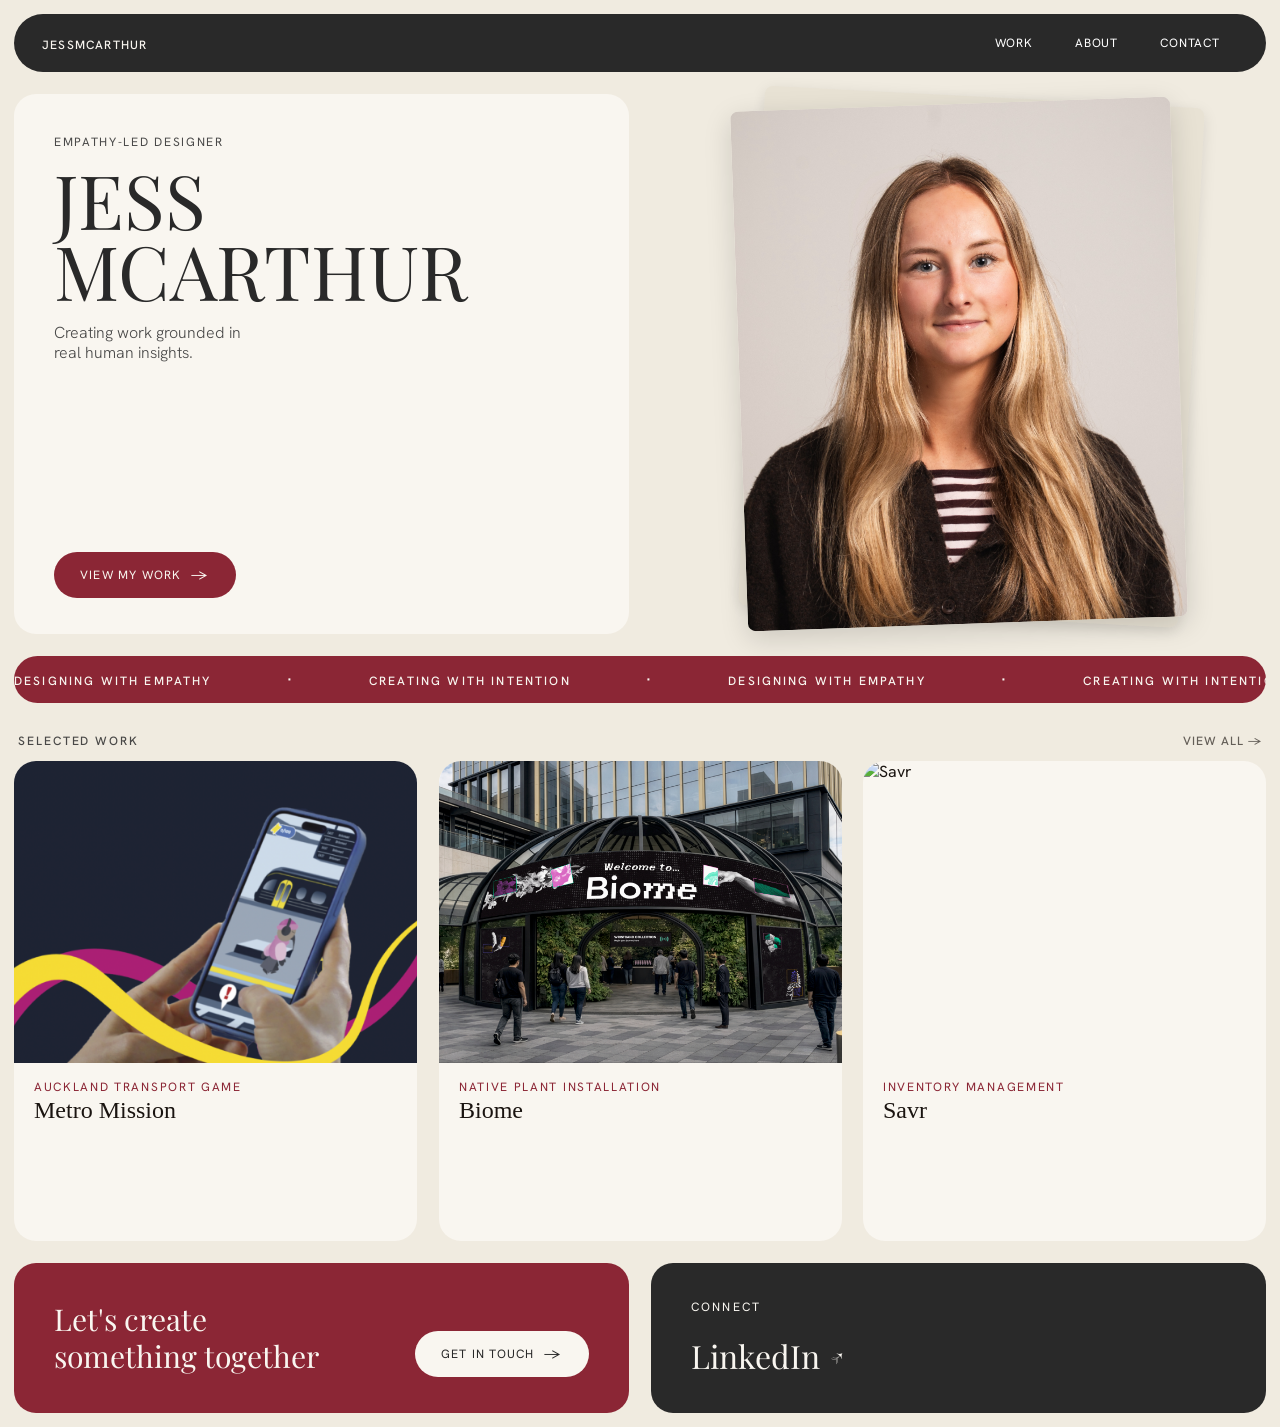
==== commit 053e51f1: "case study updates Updating case study page to new layout and show process" ====
--- a/index.html
+++ b/index.html
@@ -51,16 +51,12 @@
   </div>
 
   <!-- TICKER -->
-  <div class="ticker col-2" style="margin-bottom: var(--gap);">
-    <span class="ticker-track">
-      Designing with empathy <span class="tdot">·</span>
-      Creating with intention <span class="tdot">·</span>
-      Designing with empathy <span class="tdot">·</span>
-      Creating with intention <span class="tdot">·</span>
-      Designing with empathy <span class="tdot">·</span>
-      Creating with intention <span class="tdot">·</span>
-    </span>
+<div class="ticker col-2" style="margin-bottom: var(--gap);">
+  <div class="ticker-track">
+    <span>Designing with empathy <span class="tdot">·</span> Creating with intention <span class="tdot">·</span> Designing with empathy <span class="tdot">·</span> Creating with intention <span class="tdot">·</span></span>
+    <span>Designing with empathy <span class="tdot">·</span> Creating with intention <span class="tdot">·</span> Designing with empathy <span class="tdot">·</span> Creating with intention <span class="tdot">·</span></span>
   </div>
+</div>
 
   <!-- WORK HEADER -->
   <div class="work-header" style="margin-bottom: 8px;">
--- a/style.css
+++ b/style.css
@@ -243,14 +243,19 @@
 }
 
 .ticker-track {
-  display: inline-block;
-  animation: ticker-scroll 20s linear infinite;
+  display: flex;
+  width: max-content;
+  animation: ticker-scroll 30s linear infinite;
   font-size: 12px;
   font-weight: 500;
   letter-spacing: 0.18em;
   text-transform: uppercase;
   color: var(--white);
-  padding-right: 40px;
+}
+
+.ticker-track span {
+  padding-right: 20px;
+  white-space: nowrap;
 }
 
 .ticker-track:hover {
@@ -258,7 +263,11 @@
 }
 
 .tdot {
-  margin: 0 22px;
+  margin-right: 50px;
+  margin-left: 70px;
+  display: inline-block;
+  font-weight: 700;
+  font-size: 16px;
 }
 
 @keyframes ticker-scroll {
@@ -512,15 +521,21 @@
 
 .work-grid {
   display: grid;
-  grid-template-columns: 1fr 1fr;
+  grid-template-columns: 1.5fr 1fr;
+  grid-template-rows: 600px 600px;
   gap: var(--gap);
   margin-bottom: var(--gap);
 }
 
-.work-col-right {
-  display: flex;
-  flex-direction: column;
-  gap: var(--gap);
+/* Row 2: Biome (col 1, 2fr = wide) + Eloén (col 2, 1fr = narrow) */
+.work-grid>.work-card:nth-child(3) {
+  grid-column: 1;
+  grid-row: 2;
+}
+
+.work-grid>.work-card:nth-child(4) {
+  grid-column: 2;
+  grid-row: 2;
 }
 
 /* ── BASE WORK CARD ── */
@@ -542,25 +557,12 @@
   box-shadow: 0 12px 36px rgba(26, 20, 16, 0.1);
 }
 
-/* ── LARGE CARD ── */
-.work-card--large {
-  height: 100%;
-}
-
-.work-card--large .work-card__img {
-  flex: 1;
-  min-height: 260px;
-}
-
-/* ── SMALL CARD (stacked pair in right column) ── */
-.work-card--small .work-card__img {
-  height: 180px;
-}
-
 /* ── IMAGE WRAPPER ── */
 .work-card__img {
   width: 100%;
+  flex: 1;
   overflow: hidden;
+  min-height: 0;
 }
 
 .work-card__img img {
@@ -569,6 +571,10 @@
   object-fit: cover;
   display: block;
   transition: transform 0.35s ease;
+}
+
+.work-card:hover .work-card__img img {
+  transform: scale(1.03);
 }
 
 /* ── IMAGE-ONLY CARD ── */
@@ -606,6 +612,7 @@
 /* ── CARD BODY ── */
 .work-card__body {
   padding: 16px 20px 20px;
+  flex-shrink: 0;
 }
 
 .work-card__cat {
@@ -625,39 +632,20 @@
 }
 
 /* ── STAGGERED ENTRY ANIMATIONS ── */
-.work-grid>.work-card:first-child {
+.work-grid>.work-card:nth-child(1) {
   animation-delay: 0.1s;
 }
 
-.work-col-right .work-card:nth-child(1) {
+.work-grid>.work-card:nth-child(2) {
   animation-delay: 0.2s;
 }
 
-.work-col-right .work-card:nth-child(2) {
+.work-grid>.work-card:nth-child(3) {
   animation-delay: 0.3s;
 }
 
-.work-grid>.work-card:nth-child(3) {
-  animation-delay: 0.35s;
-}
-
 .work-grid>.work-card:nth-child(4) {
-  animation-delay: 0.45s;
-}
-
-/* ── WORK PAGE RESPONSIVE ── */
-@media (max-width: 680px) {
-  .work-grid {
-    grid-template-columns: 1fr;
-  }
-
-  .work-card--large .work-card__img {
-    min-height: 200px;
-  }
-
-  .work-card--img-only .work-card__img--full {
-    min-height: 220px;
-  }
+  animation-delay: 0.4s;
 }
 
 /* =============================================
@@ -758,14 +746,13 @@
   font-size: 28px;
   font-weight: 400;
   color: var(--white);
-  line-height: 1.1;
 }
 
 .value-desc {
   font-size: 14px;
   color: rgba(249, 246, 240, 0.55);
-  font-weight: 300;
-  line-height: 1.4;
+  font-weight: 400;
+  line-height: 1.3;
 }
 
 /* ── FUN FACTS CARD ── */
@@ -814,8 +801,8 @@
 .fact-desc {
   font-size: 14px;
   color: var(--muted);
-  font-weight: 300;
-  line-height: 1.5;
+  font-weight: 400;
+  line-height: 1.3;
 }
 
 .fact-divider {
@@ -923,9 +910,9 @@
 }
 
 .contact-cta-sub {
-  font-size: 14px;
+  font-size: 16px;
   color: rgba(249, 246, 240, 0.6);
-  font-weight: 300;
+  font-weight: 400;
   line-height: 1.3;
 }
 
@@ -1056,8 +1043,8 @@
 .contact-footer-val {
   font-size: 14px;
   color: var(--white);
-  font-weight: 300;
-  line-height: 1.5;
+  font-weight: 400;
+  line-height: 1.3;
 }
 
 .contact-footer-link {
@@ -1133,62 +1120,107 @@
    CASE STUDY PAGE
    ============================================= */
 
-/* ── HERO ── */
+.cs-section-label {
+  font-size: 11px;
+  letter-spacing: 0.16em;
+  text-transform: uppercase;
+  color: var(--off-white);
+  margin-bottom: 8px;
+  font-weight: 600;
+}
+
+.cs-section-label--light {
+  color: rgba(249, 246, 240, 0.5);
+}
+
+.cs-outcome-header.cs-card--red .cs-card-heading {
+  color: var(--white);
+}
+
+.cs-outcome-header.cs-card--red .cs-card-body {
+  color: rgba(249, 246, 240, 0.8);
+}
+
+.cs-outcome-header.cs-card--red .cs-section-label {
+  color: rgba(249, 246, 240, 0.55);
+}
+
+.cs-card-heading {
+  font-family: "Playfair Display", serif;
+  font-size: 28px;
+  font-weight: 400;
+  line-height: 1.15;
+  color: var(--text);
+  margin-bottom: 12px;
+}
+
+.cs-card-body {
+  font-size: 16px;
+  line-height: 1.3;
+  color: rgba(26, 20, 16, 0.7);
+}
+
+.cs-card-body--light {
+  color: rgba(249, 246, 240, 0.7);
+}
+
+/* =============================================
+   CASE STUDY — HERO
+   ============================================= */
+
 .cs-hero {
   display: grid;
-  grid-template-columns: 1fr 1.6fr;
-  gap: var(--gap);
-  opacity: 0;
-  animation: fadeUp 0.6s ease forwards 0.1s;
+  grid-template-columns: 1fr 1.4fr;
+  gap: 0;
+  margin-bottom: var(--gap);
+  background: var(--white);
+  border-radius: var(--radius-card);
+  overflow: hidden;
+  height: 600px;
+  border: 1px solid rgba(26, 20, 16, 0.08);
 }
 
 .cs-hero-left {
-  background: var(--white);
-  border-radius: var(--radius-card);
-  padding: 32px 32px 36px;
+  padding: 36px 32px;
   display: flex;
   flex-direction: column;
-  gap: 0;
+  gap: 12px;
 }
 
 .cs-tag {
   font-size: 12px;
-  font-weight: 500;
   letter-spacing: 0.16em;
   text-transform: uppercase;
   color: var(--red);
-  margin-bottom: 10px;
+  font-weight: 600;
 }
 
 .cs-title {
-  font-family: 'Cormorant Garamond', 'Georgia', serif;
+  font-family: "Playfair Display", serif;
   font-size: 42px;
-  font-weight: 400;
-  line-height: 1.05;
-  color: var(--dark);
-  margin-bottom: 8px;
+  font-weight: 700;
+  color: var(--text);
 }
 
 .cs-subtitle {
-  font-size: 12px;
-  color: var(--muted);
-  font-weight: 300;
-  line-height: 1.6;
-  margin-bottom: 16px;
+  font-size: 14px;
+  line-height: 1.3;
+  font-weight: 400;
+  color: rgba(26, 20, 16, 0.65);
+  max-width: 280px;
 }
 
 .cs-badge {
   display: inline-block;
+  font-size: 12px;
+  font-weight: 600;
+  letter-spacing: 0.1em;
+  text-transform: uppercase;
   background: var(--red);
   color: var(--white);
-  font-size: 10px;
-  font-weight: 500;
-  letter-spacing: 0.12em;
-  text-transform: uppercase;
-  padding: 6px 14px;
-  border-radius: 30px;
+  border-radius: 100px;
+  padding: 5px 14px;
   width: fit-content;
-  margin-bottom: 28px;
 }
 
 .cs-role {
@@ -1197,290 +1229,414 @@
 
 .cs-role-label {
   font-size: 12px;
-  font-weight: 500;
   letter-spacing: 0.16em;
   text-transform: uppercase;
-  color: var(--muted);
   margin-bottom: 8px;
 }
 
 .cs-role-list {
   list-style: none;
   display: flex;
-  flex-direction: column;
-  gap: 4px;
+  flex-wrap: wrap;
+  gap: 8px;
 }
 
 .cs-role-list li {
   font-size: 12px;
   font-weight: 400;
-  color: var(--dark);
-  line-height: 1.5;
+  background: rgba(26, 20, 16, 0.07);
+  border-radius: 100px;
+  padding: 4px 12px;
+  color: var(--text);
 }
 
 .cs-hero-right {
-  border-radius: var(--radius-card);
   overflow: hidden;
-  background: #151a2e;
-  min-height: 320px;
+  background: #12111e;
 }
 
 .cs-hero-right img {
   width: 100%;
   height: 100%;
   object-fit: cover;
-  display: block;
-}
-
-/* ── TWO COLUMN: BRIEF + PROBLEM ── */
+}
+
+/* =============================================
+   CASE STUDY — BRIEF + PROBLEM
+   ============================================= */
+
 .cs-two-col {
   display: grid;
   grid-template-columns: 1fr 1fr;
   gap: var(--gap);
-  opacity: 0;
-  animation: fadeUp 0.6s ease forwards 0.2s;
-}
-
-/* ── BASE CARD ── */
+  margin-bottom: var(--gap);
+  min-height: 280px;
+}
+
 .cs-card {
   border-radius: var(--radius-card);
-  padding: 32px 32px 36px;
+  padding: 32px;
+}
+
+.cs-card-heading {
+  font-family: "Playfair Display", serif;
+  font-size: 28px;
+  font-weight: 400;
+  color: var(--text);
+  margin-bottom: 12px;
+}
+
+.cs-card-body {
+  font-size: 14px;
+  line-height: 1.3;
+  font-weight: 400;
 }
 
 .cs-card--light {
-  background: var(--white);
+  background: var(--dark);
+  border: 1px solid rgba(26, 20, 16, 0.08);
 }
 
 .cs-card--red {
   background: var(--red);
 }
 
+.cs-card .cs-section-label {
+  color: rgba(249, 246, 240, 0.55);
+}
+
+.cs-card .cs-card-heading {
+  color: var(--white);
+}
+
+.cs-card .cs-card-body {
+  color: rgba(249, 246, 240, 0.8);
+}
+
 .cs-section-label {
   font-size: 12px;
-  font-weight: 500;
   letter-spacing: 0.16em;
   text-transform: uppercase;
-  color: var(--red);
-  margin-bottom: 12px;
-}
-
-.cs-section-label--light {
-  color: rgba(249, 246, 240, 0.5);
-}
-
-.cs-card-heading {
-  font-family: 'Cormorant Garamond', 'Georgia', serif;
-  font-size: 30px;
-  font-weight: 400;
-  line-height: 1.1;
-  color: var(--dark);
-  margin-bottom: 14px;
-}
-
-.cs-card-heading--light {
-  color: var(--white);
-}
-
-.cs-card-body {
-  font-size: 13px;
-  color: var(--muted);
-  font-weight: 300;
-  line-height: 1.75;
-}
-
-.cs-card-body--light {
-  color: rgba(249, 246, 240, 0.65);
-}
-
-/* Red card text overrides */
-.cs-card--red .cs-section-label {
-  color: rgba(249, 246, 240, 0.6);
-}
-
-.cs-card--red .cs-card-heading {
-  color: var(--white);
-}
-
-.cs-card--red .cs-card-body {
-  color: rgba(249, 246, 240, 0.75);
-}
-
-/* ── PROCESS ── */
-.cs-process {
-  background: var(--dark);
-  border-radius: var(--radius-card);
-  padding: 36px 36px 32px;
+  margin-bottom: 8px;
+  font-weight: 400;
+}
+
+/* =============================================
+   CASE STUDY — PROCESS SECTION
+   ============================================= */
+
+.cs-process-section {
+  background: var(--white);
+  border-radius: var(--radius-card);
+  padding: 40px 36px;
+  margin-bottom: var(--gap);
+  display: flex;
+  flex-direction: column;
+  gap: 48px;
+}
+
+.cs-process-header .cs-card-heading--light {
+  font-size: 32px;
+  margin-bottom: 0;
+  font-weight: 400;
+}
+
+.cs-process-step {
   display: grid;
   grid-template-columns: 1fr 1fr;
-  gap: 32px;
-  opacity: 0;
-  animation: fadeUp 0.6s ease forwards 0.25s;
-}
-
-.cs-process-left {
+  gap: 40px;
+  align-items: start;
+}
+
+.cs-process-step--pair {
+  display: grid;
+  grid-template-columns: 1fr 1fr;
+  gap: 24px;
+  align-items: stretch;
+}
+
+.cs-process-pair-item {
+  display: grid;
+  grid-template-rows: auto auto auto 1fr;
+  gap: 10px;
+}
+
+.cs-process-pair-item .cs-step-img-placeholder {
+  align-self: end;
+}
+
+.cs-process-section .cs-step-img-placeholder,
+.cs-process-section .cs-step-img--survey-wrap,
+.cs-process-section .cs-step-img--research-wrap {
+  border-radius: 16px;
+}
+
+.cs-step-left {
   display: flex;
   flex-direction: column;
-}
-
-.cs-process-caption {
-  font-size: 10px;
-  color: rgba(249, 246, 240, 0.3);
-  font-style: italic;
-  margin-top: 20px;
-  letter-spacing: 0.03em;
-}
-
-.cs-process-right {
-  display: flex;
-  flex-direction: column;
-  gap: 12px;
-}
-
-.cs-process-img {
-  width: 100%;
-  border-radius: 14px;
+  gap: 10px;
+}
+
+.cs-step-right {
+  overflow: visible;
+}
+
+.cs-step-num {
+  font-size: 12px;
+  font-weight: 700;
+  letter-spacing: 0.16em;
+  color: var(--dark);
+}
+
+.cs-step-title {
+  font-family: "Playfair Display", serif;
+  font-size: 28px;
+  font-weight: 400;
+  color: var(--dark);
+  line-height: 1.3;
+}
+
+.cs-step-body {
+  font-size: 14px;
+  line-height: 1.3;
+  font-weight: 400;
+  color: var(--dark);
+}
+
+.cs-step-img-placeholder {
+  border-radius: 16px;
+  overflow: hidden;
+  background: rgba(249, 246, 240, 0.05);
+  width: 100%;
+}
+
+.cs-process-step--research {
+  align-items: start;
+}
+
+.cs-step-img--survey-wrap {
+  height: 350px;
+  margin-top: 16px;
+  overflow: hidden;
+  border-radius: 16px;
+}
+
+.cs-step-img--research-wrap {
+  height: 500px;
+  width: 100%;
+  overflow: hidden;
+  border-radius: 16px;
+  margin-left: auto;
+}
+
+.cs-step-img--survey-wrap img,
+.cs-step-img--research-wrap img {
+  width: 100%;
+  height: 100%;
   object-fit: cover;
-  max-height: 200px;
   display: block;
 }
 
-.cs-process-screens {
-  display: grid;
-  grid-template-columns: 1fr 1fr 1fr;
-  gap: 8px;
-}
-
-.cs-process-screens img {
-  width: 100%;
-  border-radius: 10px;
+.cs-step-img--hifi-wrap {
+  height: 530px;
+  width: 100%;
+  overflow: hidden;
+  border-radius: 16px;
+  margin-left: auto;
+}
+
+.cs-step-img--hifi-wrap img {
+  width: 100%;
+  height: 530px;
   object-fit: cover;
-  aspect-ratio: 4/3;
-  background: #2a2a2a;
   display: block;
 }
 
-/* ── OUTCOME ── */
-.cs-outcome {
+.cs-step-img-placeholder:not(.cs-step-img--research) img {
+  width: 100%;
+  height: 100%;
+  object-fit: cover;
+  display: block;
+}
+
+.cs-step-img--audience {
+  height: 470px;
+}
+
+.cs-step-img--flow {
+  height: 470px;
+}
+
+.cs-step-img--wireframes {
+  margin-top: 16px;
+  height: 400px;
+  width: 100%;
+}
+
+.cs-step-img--feedback {
+  height: 300px;
+}
+
+.cs-step-img--refinement {
+  height: 200px;
+}
+
+/* =============================================
+   CASE STUDY — OUTCOME
+   ============================================= */
+
+.cs-outcome-images-grid {
   display: grid;
   grid-template-columns: 1fr 1fr;
   gap: var(--gap);
-  opacity: 0;
-  animation: fadeUp 0.6s ease forwards 0.3s;
-}
-
-.cs-outcome-text {
-  background: var(--white);
-  border-radius: var(--radius-card);
-  padding: 32px 32px 36px;
+}
+
+.cs-outcome-img--app1 {
+  grid-column: span 2;
+  height: 680px;
+}
+
+.cs-outcome-img--app2 {
+  grid-column: span 2;
+  height: 680px;
+}
+
+.cs-outcome-img--video {
+  height: 680px;
+  width: 400px;
+}
+
+.cs-outcome-img--poster {
+  height: 680px;
+  width: 990px;
+}
+
+.cs-outcome-section {
   display: flex;
   flex-direction: column;
-}
-
-.cs-outcome-images {
-  display: grid;
-  grid-template-columns: 1fr 1fr;
-  gap: 10px;
-  margin-top: 24px;
-}
-
-.cs-outcome-images img {
-  width: 100%;
-  border-radius: 14px;
-  object-fit: cover;
-  aspect-ratio: 4/3;
-  display: block;
-  background: var(--cream);
-}
-
-.cs-outcome-hero {
+  gap: var(--gap);
+  margin-bottom: var(--gap);
+}
+
+.cs-outcome-header {
+  border-radius: var(--radius-card);
+  padding: 36px;
+}
+
+.cs-outcome-header .cs-card-heading {
+  margin-bottom: 8px;
+}
+
+.cs-outcome-img {
   border-radius: var(--radius-card);
   overflow: hidden;
-}
-
-.cs-outcome-hero video {
+  background: rgba(26, 20, 16, 0.06);
+}
+
+.cs-outcome-img img,
+.cs-outcome-img video {
   width: 100%;
   height: 100%;
   object-fit: cover;
   display: block;
-  min-height: 100px;
-  border-radius: var(--radius-card);
-}
-
-/* ── BOTTOM NAVIGATION ── */
+}
+
+/* =============================================
+   CASE STUDY — BOTTOM NAV
+   ============================================= */
+
 .cs-nav-bottom {
-  background: var(--dark);
-  border-radius: var(--radius-card);
-  padding: 24px 36px;
   display: flex;
   justify-content: space-between;
   align-items: center;
-  opacity: 0;
-  animation: fadeUp 0.6s ease forwards 0.35s;
+  background: var(--dark);
+  border: 1px solid rgba(26, 20, 16, 0.08);
+  border-radius: var(--radius-card);
+  padding: 24px 32px;
+  margin-bottom: var(--gap);
 }
 
 .cs-nav-link {
   display: flex;
   align-items: center;
-  gap: 12px;
-  font-size: 13px;
-  font-weight: 400;
-  color: rgba(249, 246, 240, 0.75);
+  gap: 10px;
+  font-size: 14px;
+  font-weight: 500;
+  color: var(--white);
   text-decoration: none;
-  transition: color 0.2s;
+  transition: opacity 0.2s ease;
 }
 
 .cs-nav-link:hover {
-  color: var(--white);
+  opacity: 0.7;
 }
 
 .cs-nav-arrow {
-  font-size: 18px;
-  color: rgba(249, 246, 240, 0.4);
-}
-
-/* ── CASE STUDY RESPONSIVE ── */
-@media (max-width: 780px) {
+  font-size: 20px;
+}
+
+/* =============================================
+   RESPONSIVE
+   ============================================= */
+
+@media (max-width: 768px) {
   .cs-hero {
     grid-template-columns: 1fr;
   }
 
   .cs-hero-right {
-    min-height: 220px;
+    height: 240px;
   }
 
   .cs-two-col {
     grid-template-columns: 1fr;
   }
 
-  .cs-process {
+  .cs-process-section {
+    padding: 28px 20px;
+    gap: 36px;
+  }
+
+  .cs-process-step {
     grid-template-columns: 1fr;
-    gap: 24px;
-    padding: 28px;
-  }
-
-  .cs-outcome {
+  }
+
+  .cs-process-step--pair {
     grid-template-columns: 1fr;
   }
 
-  .cs-outcome-hero img {
-    min-height: 220px;
-  }
-}
-
-@media (max-width: 480px) {
-  .cs-title {
-    font-size: 34px;
-  }
-
-  .cs-process-screens {
-    grid-template-columns: 1fr 1fr;
-  }
-
-  .cs-outcome-images {
+  .cs-outcome-images-grid {
     grid-template-columns: 1fr;
-  }
-
-  .cs-nav-bottom {
-    padding: 20px 24px;
+    grid-template-rows: auto;
+  }
+
+  .cs-outcome-img {
+    height: 220px;
+  }
+}
+
+@media (max-width: 680px) {
+  .work-grid {
+    grid-template-columns: 1fr;
+    grid-template-rows: auto;
+  }
+
+  .work-grid>.work-card:nth-child(3),
+  .work-grid>.work-card:nth-child(4) {
+    grid-column: 1;
+    grid-row: auto;
+  }
+
+  .work-card__img {
+    height: 220px;
+    flex: none;
+  }
+
+  .bottom-grid {
+    grid-template-columns: 1fr;
+  }
+
+  .cta-text {
+    font-size: 24px;
   }
 }
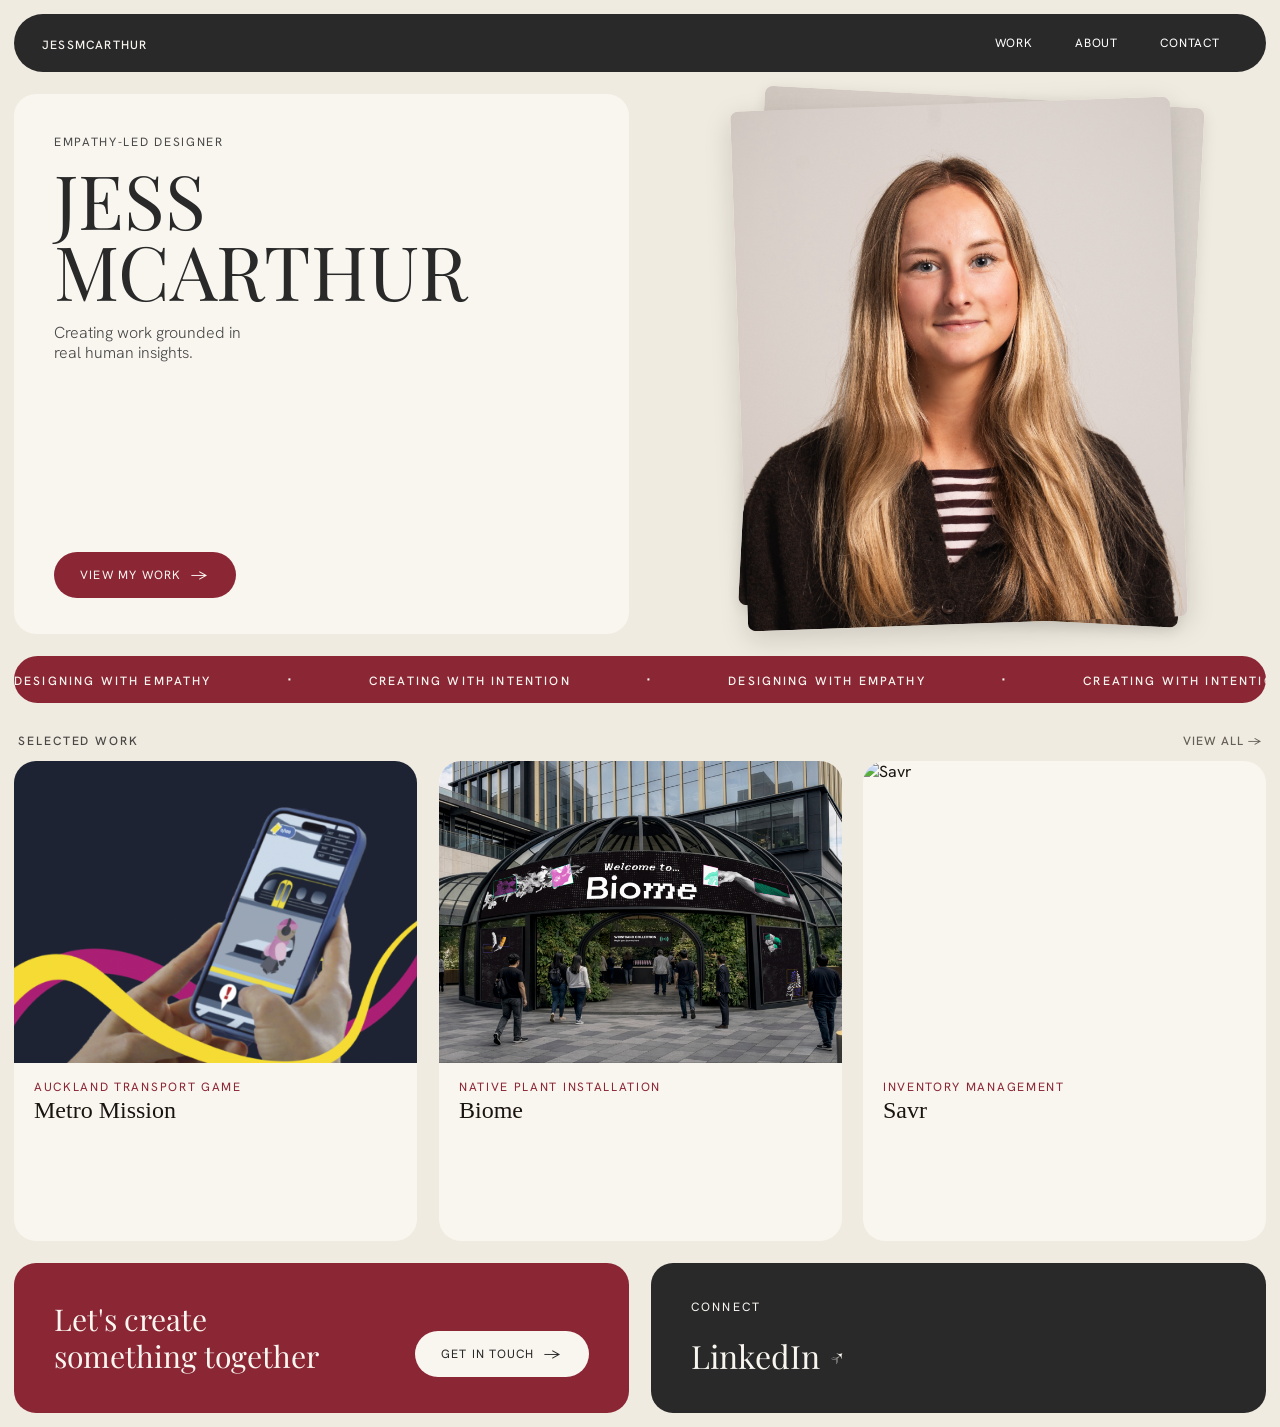
==== commit fd0afc49: "Photo stack Making the photo stack interactive, user can click to reveal back photo" ====
--- a/index.html
+++ b/index.html
@@ -39,11 +39,11 @@
 
     <div class="hero-photo col-1">
       <div class="photo-stack">
-        <div class="photo-card back"></div>
+        <div class="photo-card back">
+          <img src="assets/profile2.jpeg" alt="Jess McArthur" />
+        </div>
         <div class="photo-card front">
-
           <img src="assets/profile.JPG" alt="Jess McArthur" />
-          <img src="assets/profile2.jpeg" alt="Jess McArthur" />
         </div>
       </div>
     </div>
@@ -118,4 +118,5 @@
 
 </body>
 
+<script src="script.js"></script>
 </html>
--- a/style.css
+++ b/style.css
@@ -192,6 +192,7 @@
   width: 440px;
   height: 520px;
   transform: rotate(-2deg);
+  cursor: pointer;
 }
 
 .photo-card {
@@ -202,13 +203,23 @@
   height: 100%;
   border-radius: 8px;
   overflow: hidden;
+  transition: transform 0.5s ease, z-index 0s 0.25s;
 }
 
 .photo-card.back {
   transform: rotate(5deg) translate(12px, -8px);
-  background: var(--cream, #f5f5dc);
   box-shadow: 0 4px 15px rgba(0, 0, 0, 0.1);
   z-index: 1;
+}
+
+.photo-card.back img {
+  position: absolute;
+  top: 0;
+  left: 0;
+  width: 100%;
+  height: 100%;
+  object-fit: cover;
+  display: block;
 }
 
 .photo-card.front {
@@ -226,9 +237,14 @@
   display: block;
 }
 
-.photo-card.front img:not(:first-child),
-.photo-card.front .photo-placeholder {
-  display: none;
+.photo-card.front.photo-card--behind {
+  z-index: 1;
+  transform: rotate(5deg) translate(12px, -8px);
+}
+
+.photo-card.back.photo-card--front {
+  z-index: 2;
+  transform: rotate(0deg) translate(0, 0);
 }
 
 /* ── TICKER ── */
@@ -1145,21 +1161,6 @@
   color: rgba(249, 246, 240, 0.55);
 }
 
-.cs-card-heading {
-  font-family: "Playfair Display", serif;
-  font-size: 28px;
-  font-weight: 400;
-  line-height: 1.15;
-  color: var(--text);
-  margin-bottom: 12px;
-}
-
-.cs-card-body {
-  font-size: 16px;
-  line-height: 1.3;
-  color: rgba(26, 20, 16, 0.7);
-}
-
 .cs-card-body--light {
   color: rgba(249, 246, 240, 0.7);
 }
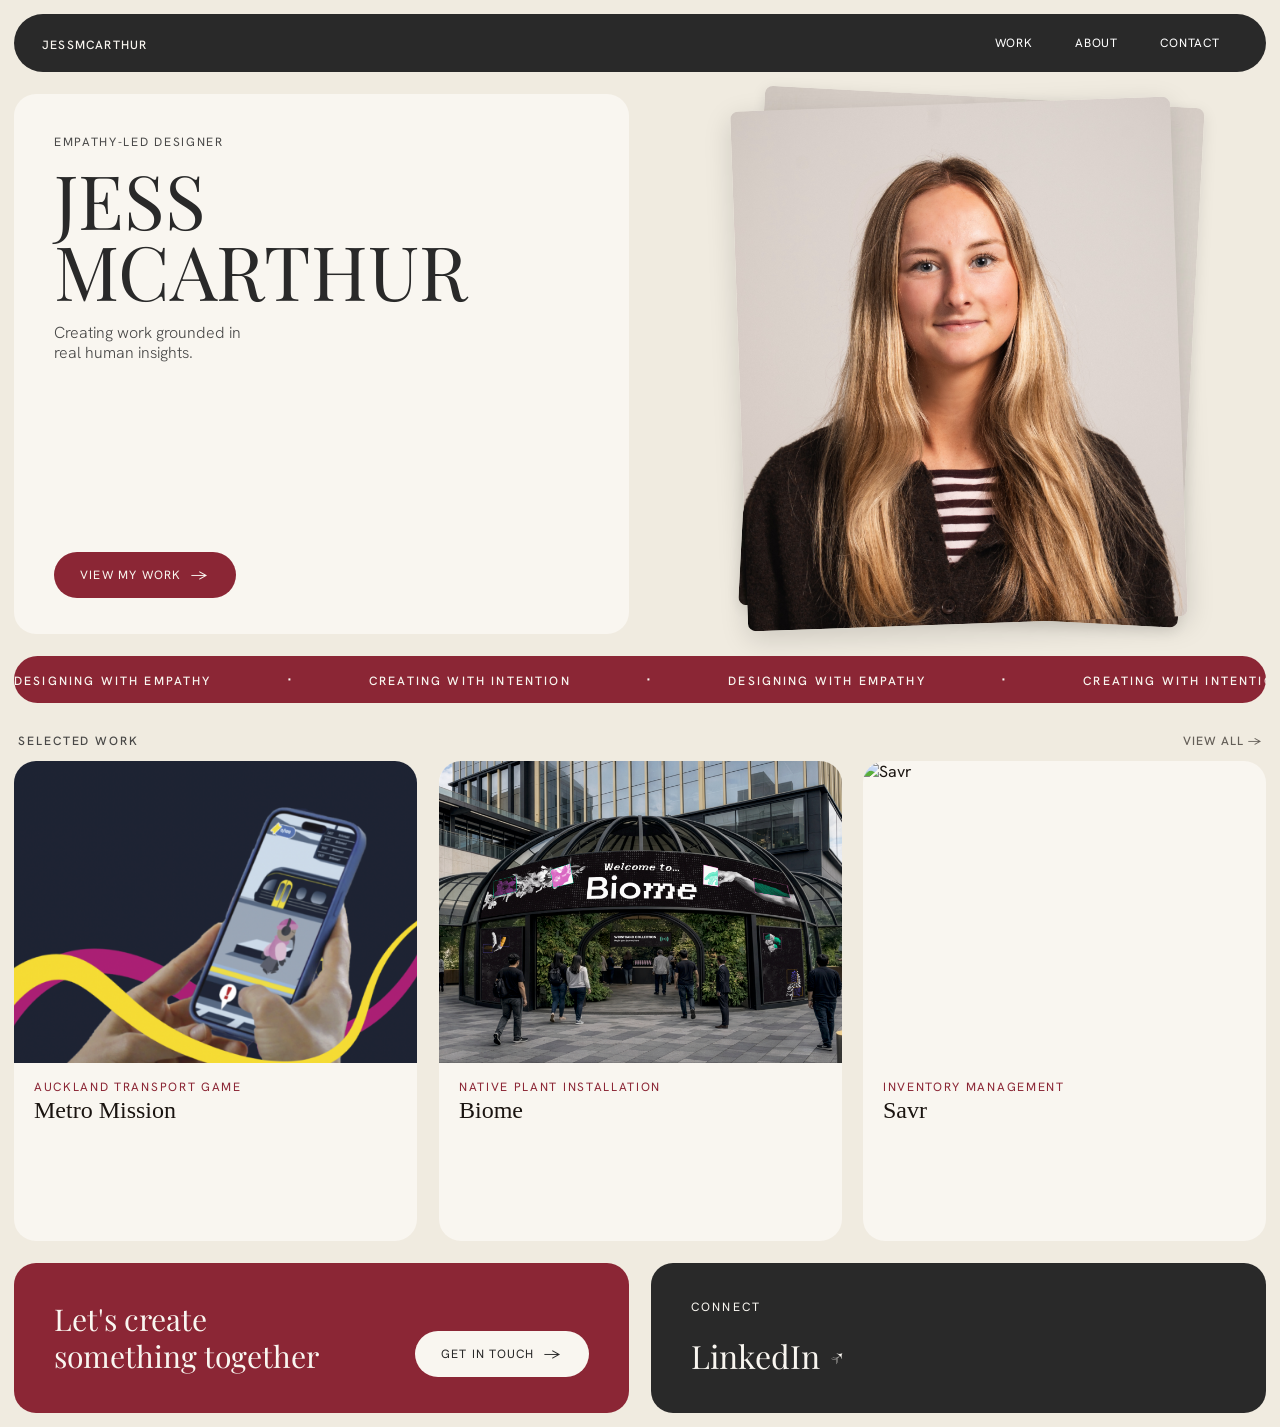
==== commit f6732470: "image update" ====
--- a/index.html
+++ b/index.html
@@ -40,7 +40,7 @@
     <div class="hero-photo col-1">
       <div class="photo-stack">
         <div class="photo-card back">
-          <img src="assets/profile2.jpeg" alt="Jess McArthur" />
+          <img src="assets/profile2.JPG" alt="Jess McArthur" />
         </div>
         <div class="photo-card front">
           <img src="assets/profile.JPG" alt="Jess McArthur" />
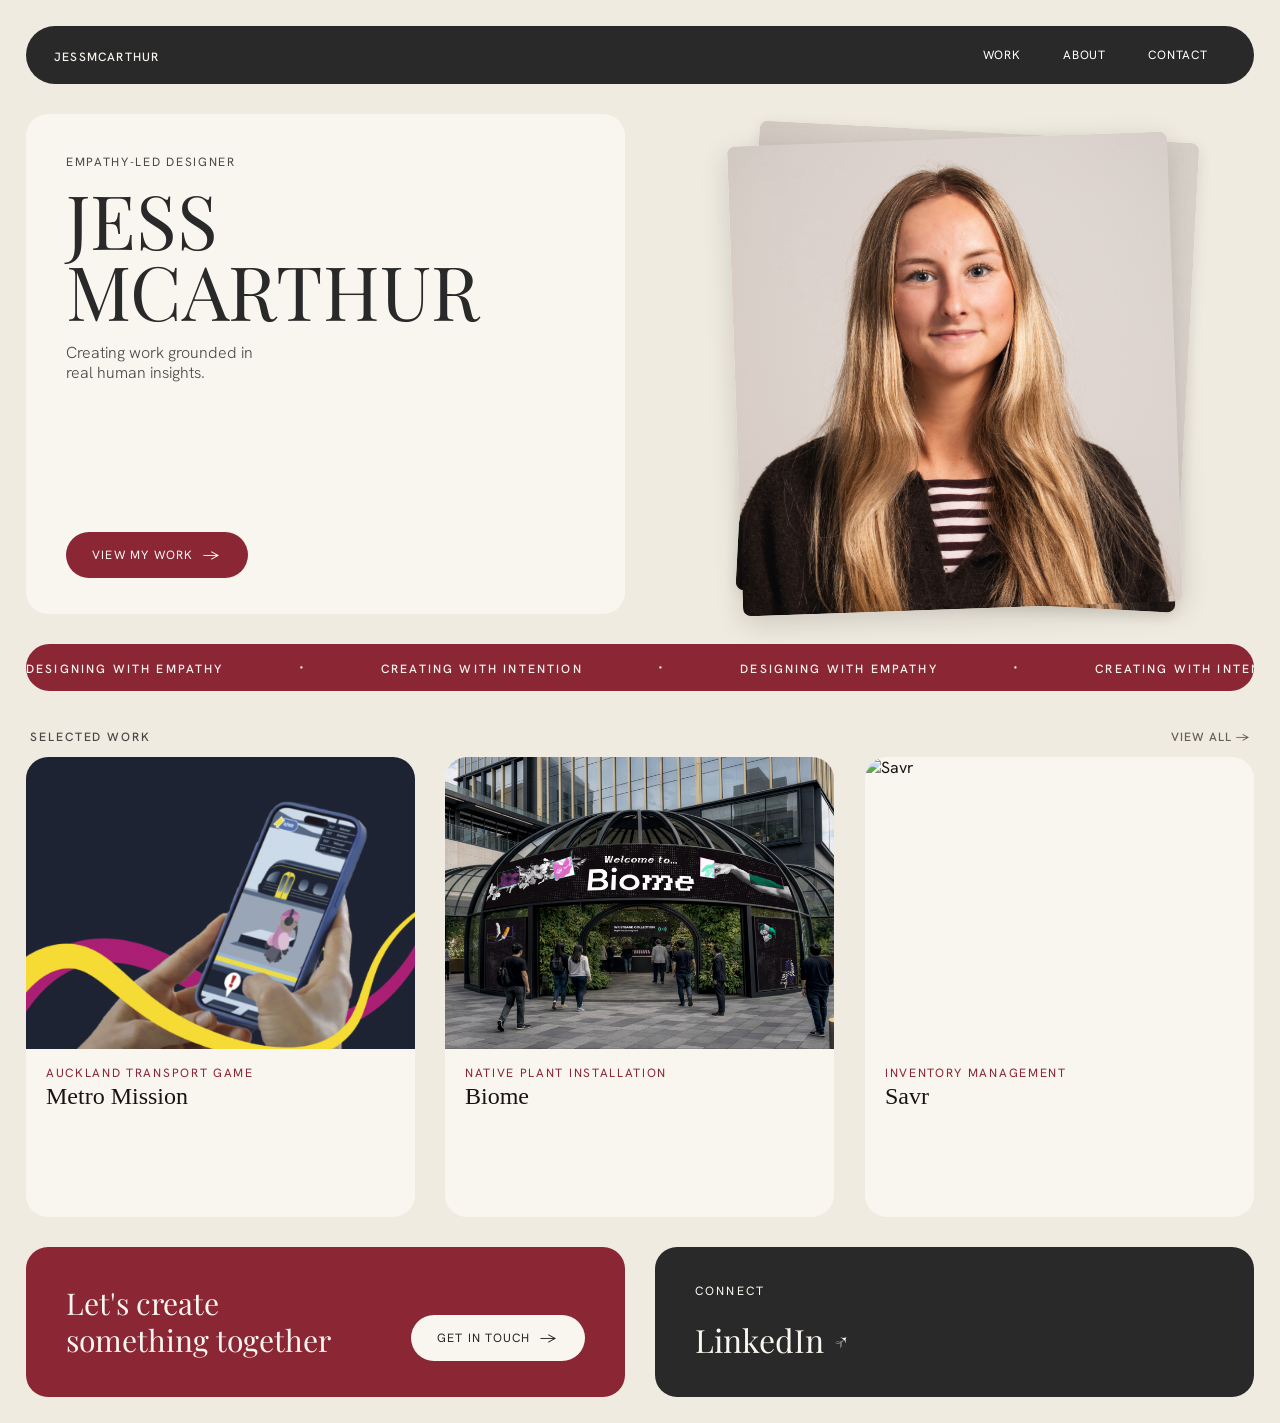
==== commit 69612cf0: "Feedback Feedback changes after talking to Simon" ====
--- a/index.html
+++ b/index.html
@@ -51,12 +51,14 @@
   </div>
 
   <!-- TICKER -->
-<div class="ticker col-2" style="margin-bottom: var(--gap);">
-  <div class="ticker-track">
-    <span>Designing with empathy <span class="tdot">·</span> Creating with intention <span class="tdot">·</span> Designing with empathy <span class="tdot">·</span> Creating with intention <span class="tdot">·</span></span>
-    <span>Designing with empathy <span class="tdot">·</span> Creating with intention <span class="tdot">·</span> Designing with empathy <span class="tdot">·</span> Creating with intention <span class="tdot">·</span></span>
+  <div class="ticker col-2" style="margin-bottom: var(--gap);">
+    <div class="ticker-track">
+      <span>Designing with empathy <span class="tdot">·</span> Creating with intention <span class="tdot">·</span>
+        Designing with empathy <span class="tdot">·</span> Creating with intention <span class="tdot">·</span></span>
+      <span>Designing with empathy <span class="tdot">·</span> Creating with intention <span class="tdot">·</span>
+        Designing with empathy <span class="tdot">·</span> Creating with intention <span class="tdot">·</span></span>
+    </div>
   </div>
-</div>
 
   <!-- WORK HEADER -->
   <div class="work-header" style="margin-bottom: 8px;">
@@ -116,7 +118,7 @@
 
   </div>
 
+  <script src="script.js"></script>
 </body>
 
-<script src="script.js"></script>
 </html>
--- a/style.css
+++ b/style.css
@@ -26,7 +26,7 @@
   --muted: rgba(51, 51, 51, 0.885);
   --radius-pill: 40px;
   --radius-card: 22px;
-  --gap: 22px;
+  --gap: 30px;
 }
 
 html {
@@ -38,7 +38,7 @@
   background: var(--bg);
   color: var(--text);
   min-height: 100vh;
-  padding: 14px;
+  padding: 26px;
   justify-content: center;
   align-items: center;
 }
@@ -82,7 +82,6 @@
   color: rgb(178, 178, 178);
 }
 
-/* ── BENTO GRID ── */
 .bento {
   display: grid;
   grid-template-columns: 1fr 1fr;
@@ -105,7 +104,7 @@
   display: flex;
   flex-direction: column;
   justify-content: space-between;
-  min-height: 540px;
+  min-height: 500px;
   animation: fadeUp 0.6s ease forwards 0.1s;
   opacity: 0;
 }
@@ -181,7 +180,7 @@
   display: flex;
   align-items: center;
   justify-content: center;
-  min-height: 540px;
+  min-height: 500px;
   overflow: visible;
   animation: fadeUp 0.6s ease forwards 0.2s;
   opacity: 0;
@@ -190,9 +189,10 @@
 .photo-stack {
   position: relative;
   width: 440px;
-  height: 520px;
+  height: 470px;
   transform: rotate(-2deg);
   cursor: pointer;
+  margin-top: 20px;
 }
 
 .photo-card {
@@ -349,7 +349,7 @@
   color: var(--text);
   display: block;
   transition: transform 0.25s ease, box-shadow 0.25s ease;
-  min-height: 480px;
+  min-height: 460px;
 }
 
 .proj-card:hover {
@@ -543,7 +543,6 @@
   margin-bottom: var(--gap);
 }
 
-/* Row 2: Biome (col 1, 2fr = wide) + Eloén (col 2, 1fr = narrow) */
 .work-grid>.work-card:nth-child(3) {
   grid-column: 1;
   grid-row: 2;
@@ -573,7 +572,6 @@
   box-shadow: 0 12px 36px rgba(26, 20, 16, 0.1);
 }
 
-/* ── IMAGE WRAPPER ── */
 .work-card__img {
   width: 100%;
   flex: 1;
@@ -583,7 +581,7 @@
 
 .work-card__img img {
   width: 100%;
-  height: 100%;
+  height: 90%;
   object-fit: cover;
   display: block;
   transition: transform 0.35s ease;
@@ -600,7 +598,6 @@
 
 .work-card--img-only .work-card__img--full {
   height: 100%;
-  min-height: 360px;
 }
 
 .work-card--img-only .work-card__img--full img {
@@ -668,7 +665,10 @@
    ABOUT PAGE
    ============================================= */
 
-/* ── SECTION LABEL (MY VALUES, FUN FACTS) ── */
+.bento--about {
+  align-items: start;
+}
+
 .section-label {
   font-size: 12px;
   font-weight: 500;
@@ -680,7 +680,6 @@
   animation: fadeUp 0.5s ease forwards 0.1s;
 }
 
-/* ── ABOUT HERO: BIO CARD ── */
 .about-bio-card {
   background: var(--white);
   border-radius: var(--radius-card);
@@ -688,7 +687,7 @@
   display: flex;
   flex-direction: column;
   justify-content: flex-start;
-  min-height: 580px;
+  min-height: 300px;
   opacity: 0;
   animation: fadeUp 0.6s ease forwards 0.1s;
 }
@@ -715,7 +714,7 @@
   font-weight: 400;
   line-height: 1.0;
   color: var(--dark);
-  margin-bottom: 210px;
+  margin-bottom: 185px;
 }
 
 .about-body {
@@ -732,10 +731,15 @@
   display: flex;
   align-items: center;
   justify-content: center;
-  min-height: 400px;
-  overflow: hidden;
-  opacity: 0;
   animation: fadeUp 0.6s ease forwards 0.2s;
+  min-height: 580px;
+  margin-right: 30px;
+}
+
+.photo-stack--about {
+  margin-top: 0;
+  width: 480px;  
+  height: 550px;
 }
 
 /* ── VALUES GRID ── */
@@ -753,8 +757,8 @@
   padding: 28px 28px 32px;
   display: flex;
   flex-direction: column;
-  gap: 16px;
-  min-height: 220px;
+  gap: 12px;
+  min-height: 290px;
 }
 
 .value-name {
@@ -779,10 +783,10 @@
   display: grid;
   grid-template-columns: 1fr auto 1fr auto 1fr;
   align-items: start;
-  gap: 0;
+  gap: var(--gap);
   opacity: 0;
   animation: fadeUp 0.6s ease forwards 0.35s;
-  min-height: 200px;
+  min-height: 290px;
 }
 
 .fact-item {
@@ -803,7 +807,7 @@
 .fact-emoji {
   font-size: 24px;
   line-height: 1;
-  margin-bottom: 4px;
+  margin-bottom: 12px;
 }
 
 .fact-title {
@@ -906,7 +910,7 @@
   gap: 16px;
   opacity: 0;
   animation: fadeUp 0.6s ease forwards 0.1s;
-  min-height: 460px;
+  min-height: 420px;
 }
 
 .contact-cta-tag {
@@ -950,7 +954,6 @@
   margin-bottom: 24px;
 }
 
-/* ── FORM ELEMENTS ── */
 .contact-form {
   display: flex;
   flex-direction: column;
@@ -1041,7 +1044,7 @@
   padding: 32px 40px;
   display: grid;
   grid-template-columns: 1fr 1fr 1fr;
-  gap: 24px;
+  gap: var(--gap);
   align-items: start;
   opacity: 0;
   animation: fadeUp 0.6s ease forwards 0.3s;
@@ -1198,13 +1201,13 @@
 
 .cs-title {
   font-family: "Playfair Display", serif;
-  font-size: 42px;
+  font-size: 60px;
   font-weight: 700;
   color: var(--text);
 }
 
 .cs-subtitle {
-  font-size: 14px;
+  font-size: 16px;
   line-height: 1.3;
   font-weight: 400;
   color: rgba(26, 20, 16, 0.65);
@@ -1229,7 +1232,7 @@
 }
 
 .cs-role-label {
-  font-size: 12px;
+  font-size: 14px;
   letter-spacing: 0.16em;
   text-transform: uppercase;
   margin-bottom: 8px;
@@ -1243,7 +1246,7 @@
 }
 
 .cs-role-list li {
-  font-size: 12px;
+  font-size: 14px;
   font-weight: 400;
   background: rgba(26, 20, 16, 0.07);
   border-radius: 100px;
@@ -1333,7 +1336,7 @@
   margin-bottom: var(--gap);
   display: flex;
   flex-direction: column;
-  gap: 48px;
+  gap: 110px;
 }
 
 .cs-process-header .cs-card-heading--light {
@@ -1490,16 +1493,19 @@
   display: grid;
   grid-template-columns: 1fr 1fr;
   gap: var(--gap);
+  overflow: hidden;
 }
 
 .cs-outcome-img--app1 {
   grid-column: span 2;
   height: 680px;
+  width: 100%;
 }
 
 .cs-outcome-img--app2 {
   grid-column: span 2;
   height: 680px;
+  width: 100%;
 }
 
 .cs-outcome-img--video {
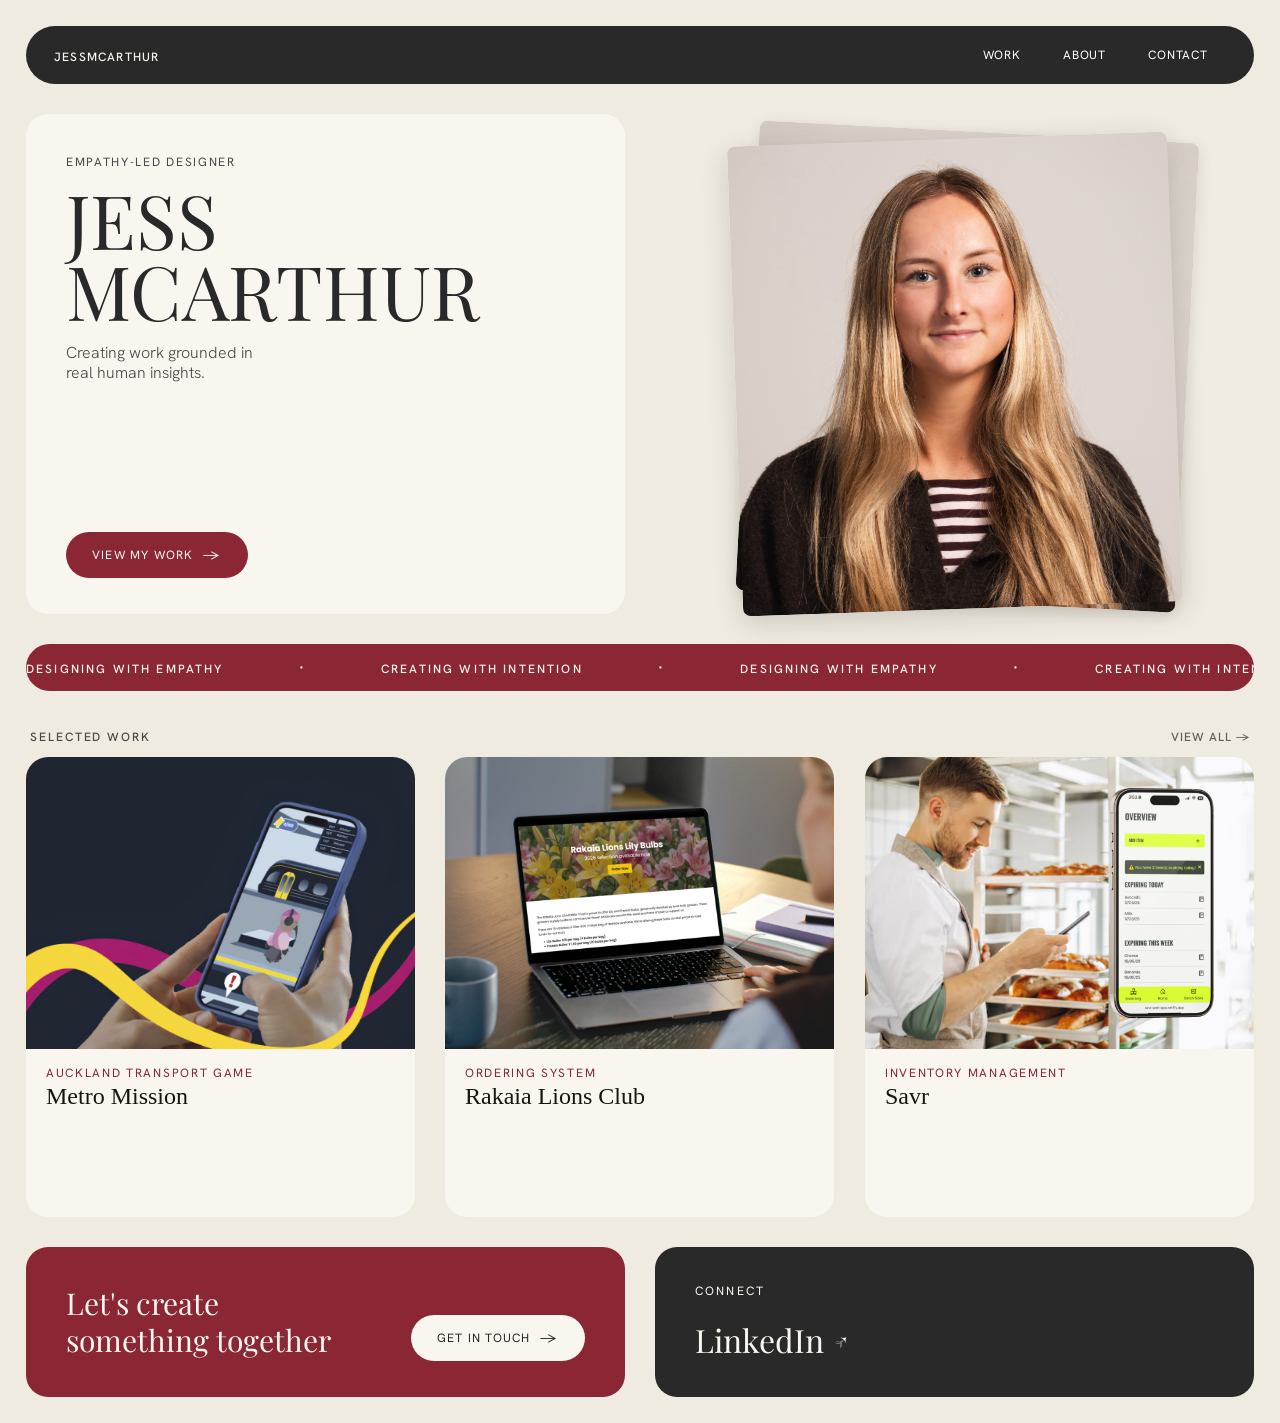
==== commit 352d38b3: "Freelance Updating homepage to include freelance work" ====
--- a/index.html
+++ b/index.html
@@ -79,13 +79,13 @@
       </div>
     </a>
 
-    <a href="biome.html" class="proj-card">
+    <a href="lions.html" class="proj-card">
       <div class="proj-img">
-        <img src="assets/biome.png" alt="Biome" />
+        <img src="assets/lions.png" alt="Rakaia Lions Club" />
       </div>
       <div class="proj-body">
-        <div class="proj-cat">Native Plant Installation</div>
-        <div class="proj-name">Biome</div>
+        <div class="proj-cat">Ordering System</div>
+        <div class="proj-name">Rakaia Lions Club</div>
       </div>
     </a>
 
--- a/style.css
+++ b/style.css
@@ -537,20 +537,17 @@
 
 .work-grid {
   display: grid;
-  grid-template-columns: 1.5fr 1fr;
-  grid-template-rows: 600px 600px;
+  grid-template-rows: clamp(420px, 42vw, 640px);
   gap: var(--gap);
   margin-bottom: var(--gap);
 }
 
-.work-grid>.work-card:nth-child(3) {
-  grid-column: 1;
-  grid-row: 2;
-}
-
-.work-grid>.work-card:nth-child(4) {
-  grid-column: 2;
-  grid-row: 2;
+.work-grid--row1 {
+  grid-template-columns: 1.5fr 1fr;
+}
+
+.work-grid--row2 {
+  grid-template-columns: 1fr 1.5fr;
 }
 
 /* ── BASE WORK CARD ── */
@@ -758,7 +755,7 @@
   display: flex;
   flex-direction: column;
   gap: 12px;
-  min-height: 290px;
+  min-height: 250px;
 }
 
 .value-name {
@@ -786,7 +783,7 @@
   gap: var(--gap);
   opacity: 0;
   animation: fadeUp 0.6s ease forwards 0.35s;
-  min-height: 290px;
+  min-height: 430px;
 }
 
 .fact-item {
@@ -807,7 +804,6 @@
 .fact-emoji {
   font-size: 24px;
   line-height: 1;
-  margin-bottom: 12px;
 }
 
 .fact-title {
@@ -832,6 +828,26 @@
   margin: 0 8px;
 }
 
+.fact-photo-wrap {
+    width: 100%;
+    height: clamp(160px, 18vw, 260px);
+    margin-bottom: 1rem;
+    border-radius: 8px;
+    overflow: hidden;
+    transition: transform 0.4s ease;
+}
+
+.fact-item:hover .fact-photo-wrap {
+    transform: rotate(0.5deg) scale(1.02);
+}
+
+.fact-photo {
+    width: 100%;
+    height: auto;
+    object-fit: cover;
+    display: block;
+}
+
 /* ── LOCATION BOX ── */
 .location-name {
   font-family: "Playfair Display", serif;
@@ -871,6 +887,10 @@
 
   .about-heading {
     font-size: 40px;
+  }
+
+  .fact-photo-wrap {
+    height: clamp(180px, 45vw, 240px);
   }
 }
 
@@ -1139,19 +1159,6 @@
    CASE STUDY PAGE
    ============================================= */
 
-.cs-section-label {
-  font-size: 11px;
-  letter-spacing: 0.16em;
-  text-transform: uppercase;
-  color: var(--off-white);
-  margin-bottom: 8px;
-  font-weight: 600;
-}
-
-.cs-section-label--light {
-  color: rgba(249, 246, 240, 0.5);
-}
-
 .cs-outcome-header.cs-card--red .cs-card-heading {
   color: var(--white);
 }
@@ -1162,10 +1169,6 @@
 
 .cs-outcome-header.cs-card--red .cs-section-label {
   color: rgba(249, 246, 240, 0.55);
-}
-
-.cs-card-body--light {
-  color: rgba(249, 246, 240, 0.7);
 }
 
 /* =============================================
@@ -1180,7 +1183,7 @@
   background: var(--white);
   border-radius: var(--radius-card);
   overflow: hidden;
-  height: 600px;
+  height: 570px;
   border: 1px solid rgba(26, 20, 16, 0.08);
 }
 
@@ -1204,6 +1207,7 @@
   font-size: 60px;
   font-weight: 700;
   color: var(--text);
+  line-height: 1.1;
 }
 
 .cs-subtitle {
@@ -1298,7 +1302,6 @@
 
 .cs-card--light {
   background: var(--dark);
-  border: 1px solid rgba(26, 20, 16, 0.08);
 }
 
 .cs-card--red {
@@ -1323,6 +1326,7 @@
   text-transform: uppercase;
   margin-bottom: 8px;
   font-weight: 400;
+  color: var(--muted);
 }
 
 /* =============================================
@@ -1336,53 +1340,32 @@
   margin-bottom: var(--gap);
   display: flex;
   flex-direction: column;
-  gap: 110px;
-}
-
-.cs-process-header .cs-card-heading--light {
-  font-size: 32px;
-  margin-bottom: 0;
-  font-weight: 400;
-}
-
-.cs-process-step {
+  gap: 40px;
+}
+
+.cs-process-grid {
   display: grid;
-  grid-template-columns: 1fr 1fr;
-  gap: 40px;
+  grid-template-columns: repeat(3, 1fr);
+  gap: var(--gap);
+  row-gap: 70px;
+}
+
+.cs-process-card {
+  display: grid;
+  grid-template-rows: auto 1fr;
+  gap: 10px;
+}
+
+.cs-process-card--full {
+  grid-column: span 3;
+}
+
+.cs-process-card--full-inner {
+  display: grid;
+  grid-template-columns: 1fr 2fr;
+  gap: var(--gap);
   align-items: start;
-}
-
-.cs-process-step--pair {
-  display: grid;
-  grid-template-columns: 1fr 1fr;
-  gap: 24px;
-  align-items: stretch;
-}
-
-.cs-process-pair-item {
-  display: grid;
-  grid-template-rows: auto auto auto 1fr;
-  gap: 10px;
-}
-
-.cs-process-pair-item .cs-step-img-placeholder {
-  align-self: end;
-}
-
-.cs-process-section .cs-step-img-placeholder,
-.cs-process-section .cs-step-img--survey-wrap,
-.cs-process-section .cs-step-img--research-wrap {
-  border-radius: 16px;
-}
-
-.cs-step-left {
-  display: flex;
-  flex-direction: column;
-  gap: 10px;
-}
-
-.cs-step-right {
-  overflow: visible;
+  margin-top: 10px;
 }
 
 .cs-step-num {
@@ -1407,82 +1390,95 @@
   color: var(--dark);
 }
 
-.cs-step-img-placeholder {
-  border-radius: 16px;
-  overflow: hidden;
-  background: rgba(249, 246, 240, 0.05);
-  width: 100%;
-}
-
-.cs-process-step--research {
-  align-items: start;
+.cs-step-callout {
+  background: var(--cream);
+  border-radius: 10px;
+  padding: 12px 14px;
+  margin-top: 8px;
+}
+
+.cs-step-callout-label {
+  font-size: 11px;
+  font-weight: 700;
+  letter-spacing: 0.1em;
+  text-transform: uppercase;
+  color: var(--red);
+  margin-bottom: 4px;
+}
+
+.cs-step-callout p {
+  font-size: 12px;
+  color: var(--muted);
+  line-height: 1.4;
 }
 
 .cs-step-img--survey-wrap {
-  height: 350px;
-  margin-top: 16px;
+  height: 240px;
   overflow: hidden;
   border-radius: 16px;
-}
-
-.cs-step-img--research-wrap {
-  height: 500px;
-  width: 100%;
+  margin-top: 24px;
+}
+
+.cs-step-img--ideation {
+  height: 240px;
   overflow: hidden;
   border-radius: 16px;
-  margin-left: auto;
+  margin-top: 24px;
+}
+
+.cs-step-img--audience {
+  height: 240px;
+  overflow: hidden;
+  border-radius: 16px;
+  margin-top: 24px;
+}
+
+.cs-step-img--flow {
+  height: 240px;
+  overflow: hidden;
+  border-radius: 16px;
+  margin-top: 24px;
+}
+
+.cs-step-img--wireframes {
+  height: 240px;
+  overflow: hidden;
+  border-radius: 16px;
+  margin-top: 24px;
+}
+
+.cs-step-img--feedback {
+  height: 240px;
+  overflow: hidden;
+  border-radius: 16px;
+  margin-top: 24px;
+}
+
+.cs-step-img--hifi-wrap {
+  display: flex;
+  gap: 12px;
+}
+
+.cs-step-img--hifi-wrap img {
+  flex: 1;
+  min-width: 0;
+  width: 50%;
+  min-height: 240px;
+  object-fit: cover;
+  border-radius: 12px;
 }
 
 .cs-step-img--survey-wrap img,
-.cs-step-img--research-wrap img {
+.cs-step-img--ideation img,
+.cs-step-img--audience img,
+.cs-step-img--flow img,
+.cs-step-img--wireframes img,
+.cs-step-img--feedback img {
   width: 100%;
-  height: 100%;
+  height: auto;
   object-fit: cover;
   display: block;
-}
-
-.cs-step-img--hifi-wrap {
-  height: 530px;
-  width: 100%;
-  overflow: hidden;
-  border-radius: 16px;
-  margin-left: auto;
-}
-
-.cs-step-img--hifi-wrap img {
-  width: 100%;
-  height: 530px;
-  object-fit: cover;
-  display: block;
-}
-
-.cs-step-img-placeholder:not(.cs-step-img--research) img {
-  width: 100%;
-  height: 100%;
-  object-fit: cover;
-  display: block;
-}
-
-.cs-step-img--audience {
-  height: 470px;
-}
-
-.cs-step-img--flow {
-  height: 470px;
-}
-
-.cs-step-img--wireframes {
-  margin-top: 16px;
-  height: 400px;
-  width: 100%;
-}
-
-.cs-step-img--feedback {
-  height: 300px;
-}
-
-.cs-step-img--refinement {
-  height: 200px;
+  align-self: end;
 }
 
 /* =============================================
@@ -1493,36 +1489,27 @@
   display: grid;
   grid-template-columns: 1fr 1fr;
   gap: var(--gap);
-  overflow: hidden;
-}
-
-.cs-outcome-img--app1 {
-  grid-column: span 2;
-  height: 680px;
-  width: 100%;
-}
-
+  margin-bottom: var(--gap);
+}
+
+.cs-outcome-images-grid--vp {
+  grid-template-columns: 400px 1fr;
+}
+
+.cs-outcome-img--app1,
 .cs-outcome-img--app2 {
   grid-column: span 2;
-  height: 680px;
-  width: 100%;
+  height: 670px;
 }
 
 .cs-outcome-img--video {
-  height: 680px;
-  width: 400px;
-}
-
-.cs-outcome-img--poster {
-  height: 680px;
-  width: 990px;
+  height: 670px;
 }
 
 .cs-outcome-section {
   display: flex;
   flex-direction: column;
   gap: var(--gap);
-  margin-bottom: var(--gap);
 }
 
 .cs-outcome-header {
@@ -1544,8 +1531,8 @@
 .cs-outcome-img video {
   width: 100%;
   height: 100%;
+  display: block;
   object-fit: cover;
-  display: block;
 }
 
 /* =============================================
@@ -1553,14 +1540,13 @@
    ============================================= */
 
 .cs-nav-bottom {
+  margin-top: var(--gap);
   display: flex;
   justify-content: space-between;
   align-items: center;
   background: var(--dark);
-  border: 1px solid rgba(26, 20, 16, 0.08);
   border-radius: var(--radius-card);
   padding: 24px 32px;
-  margin-bottom: var(--gap);
 }
 
 .cs-nav-link {
@@ -1620,6 +1606,19 @@
   .cs-outcome-img {
     height: 220px;
   }
+
+   .cs-process-card--full-inner {
+    grid-template-columns: 1fr;
+  }
+
+  .cs-step-img--hifi-wrap {
+    flex-direction: column;
+  }
+
+  .cs-step-img--hifi-wrap img {
+    width: 100%;
+    flex: none;
+  }
 }
 
 @media (max-width: 680px) {
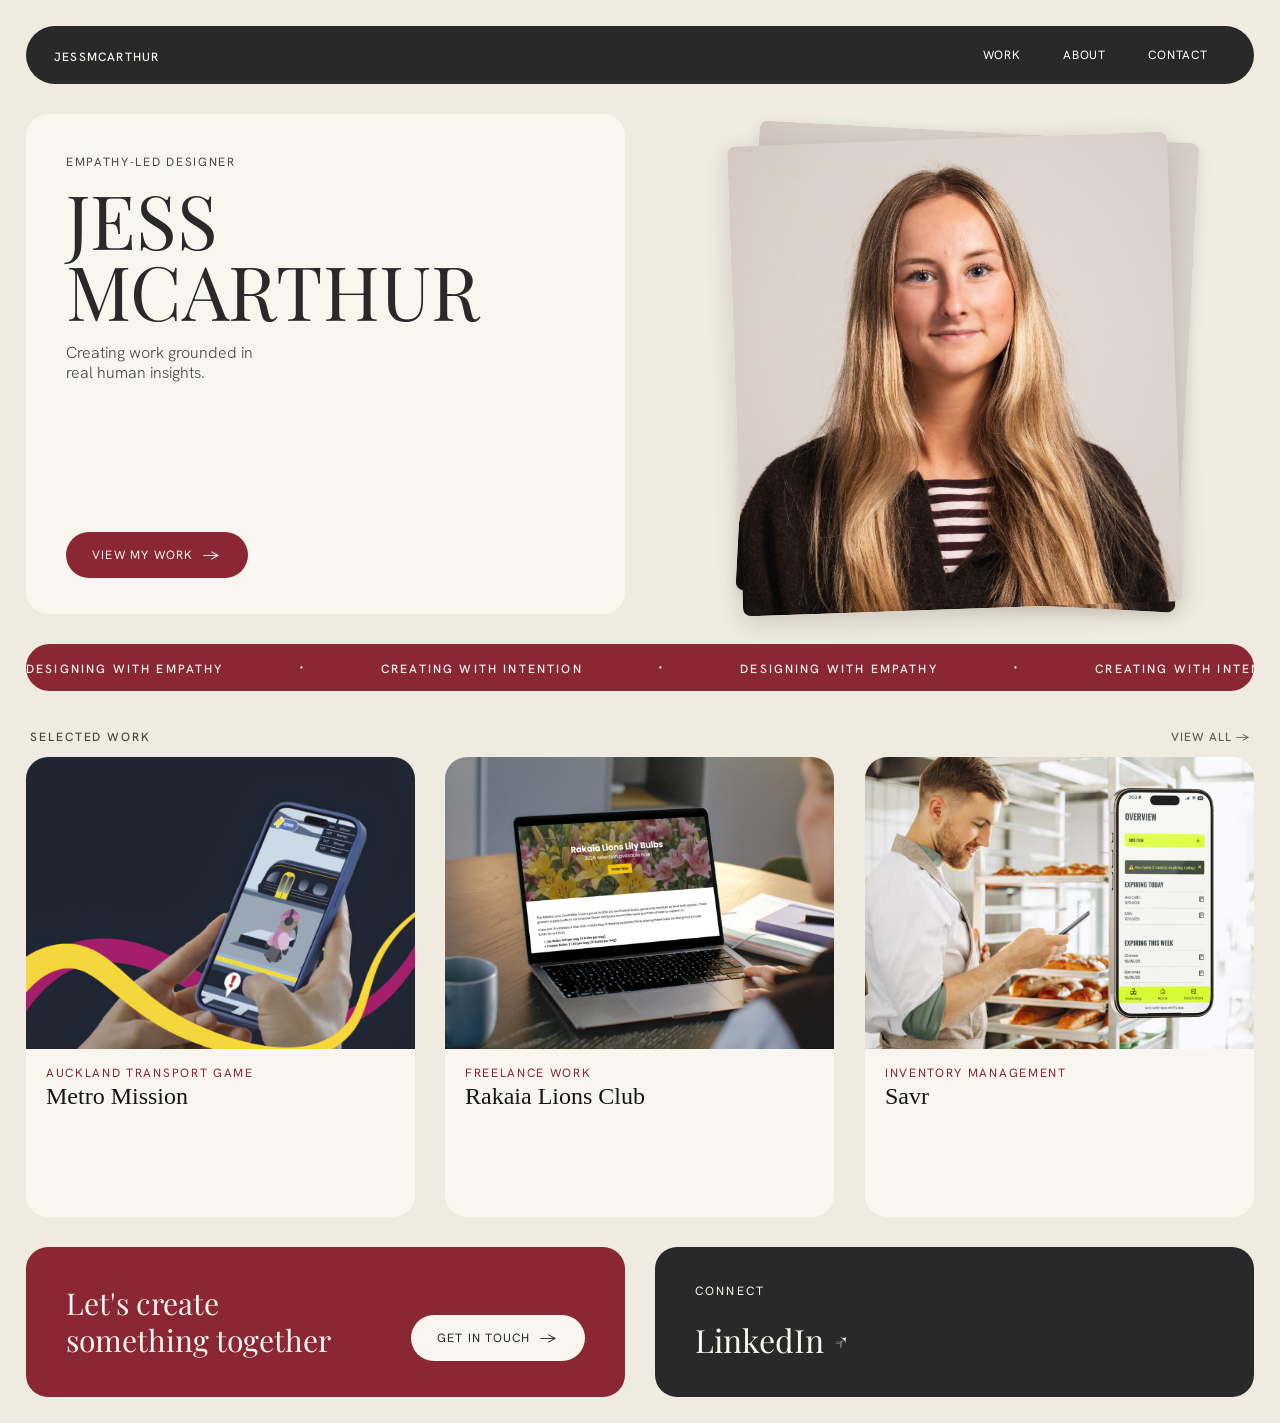
==== commit 13952547: "Capstone Adding capstone project teaser" ====
--- a/index.html
+++ b/index.html
@@ -84,7 +84,7 @@
         <img src="assets/lions.png" alt="Rakaia Lions Club" />
       </div>
       <div class="proj-body">
-        <div class="proj-cat">Ordering System</div>
+        <div class="proj-cat">Freelance work</div>
         <div class="proj-name">Rakaia Lions Club</div>
       </div>
     </a>
